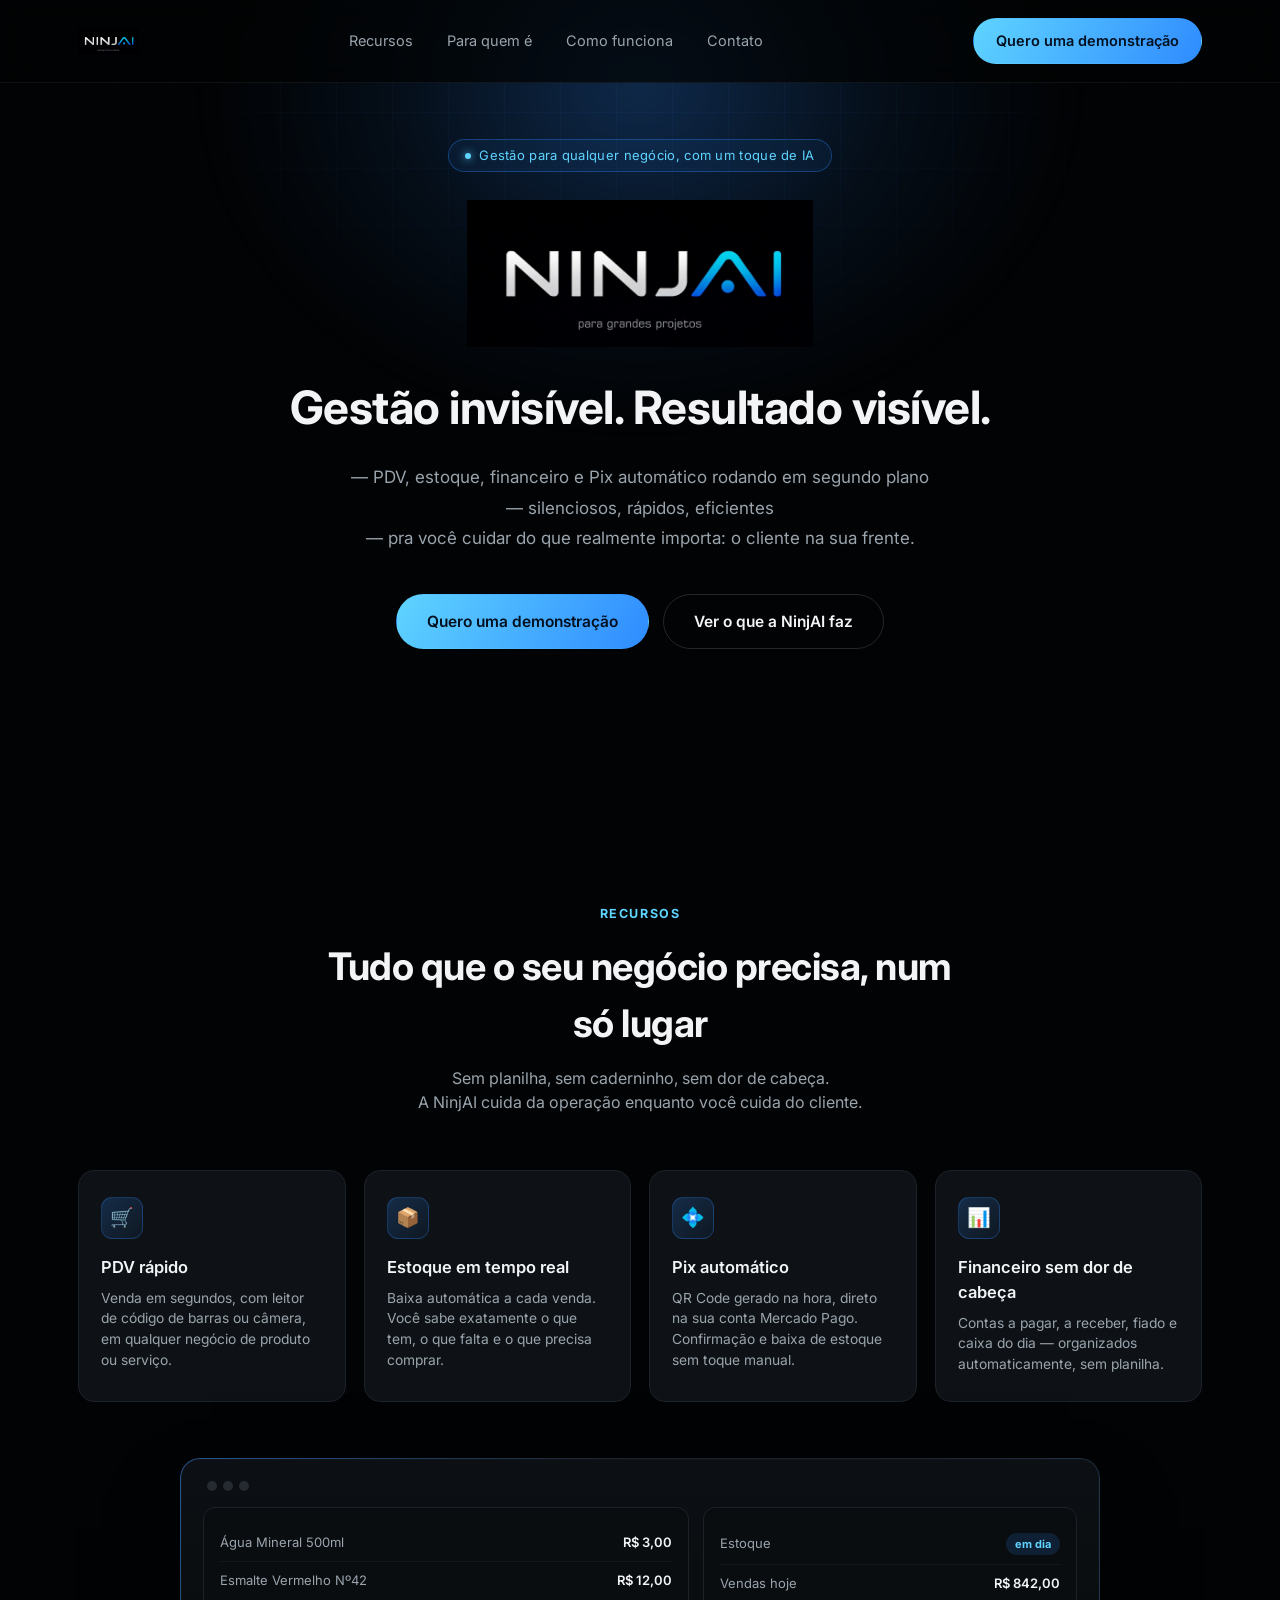
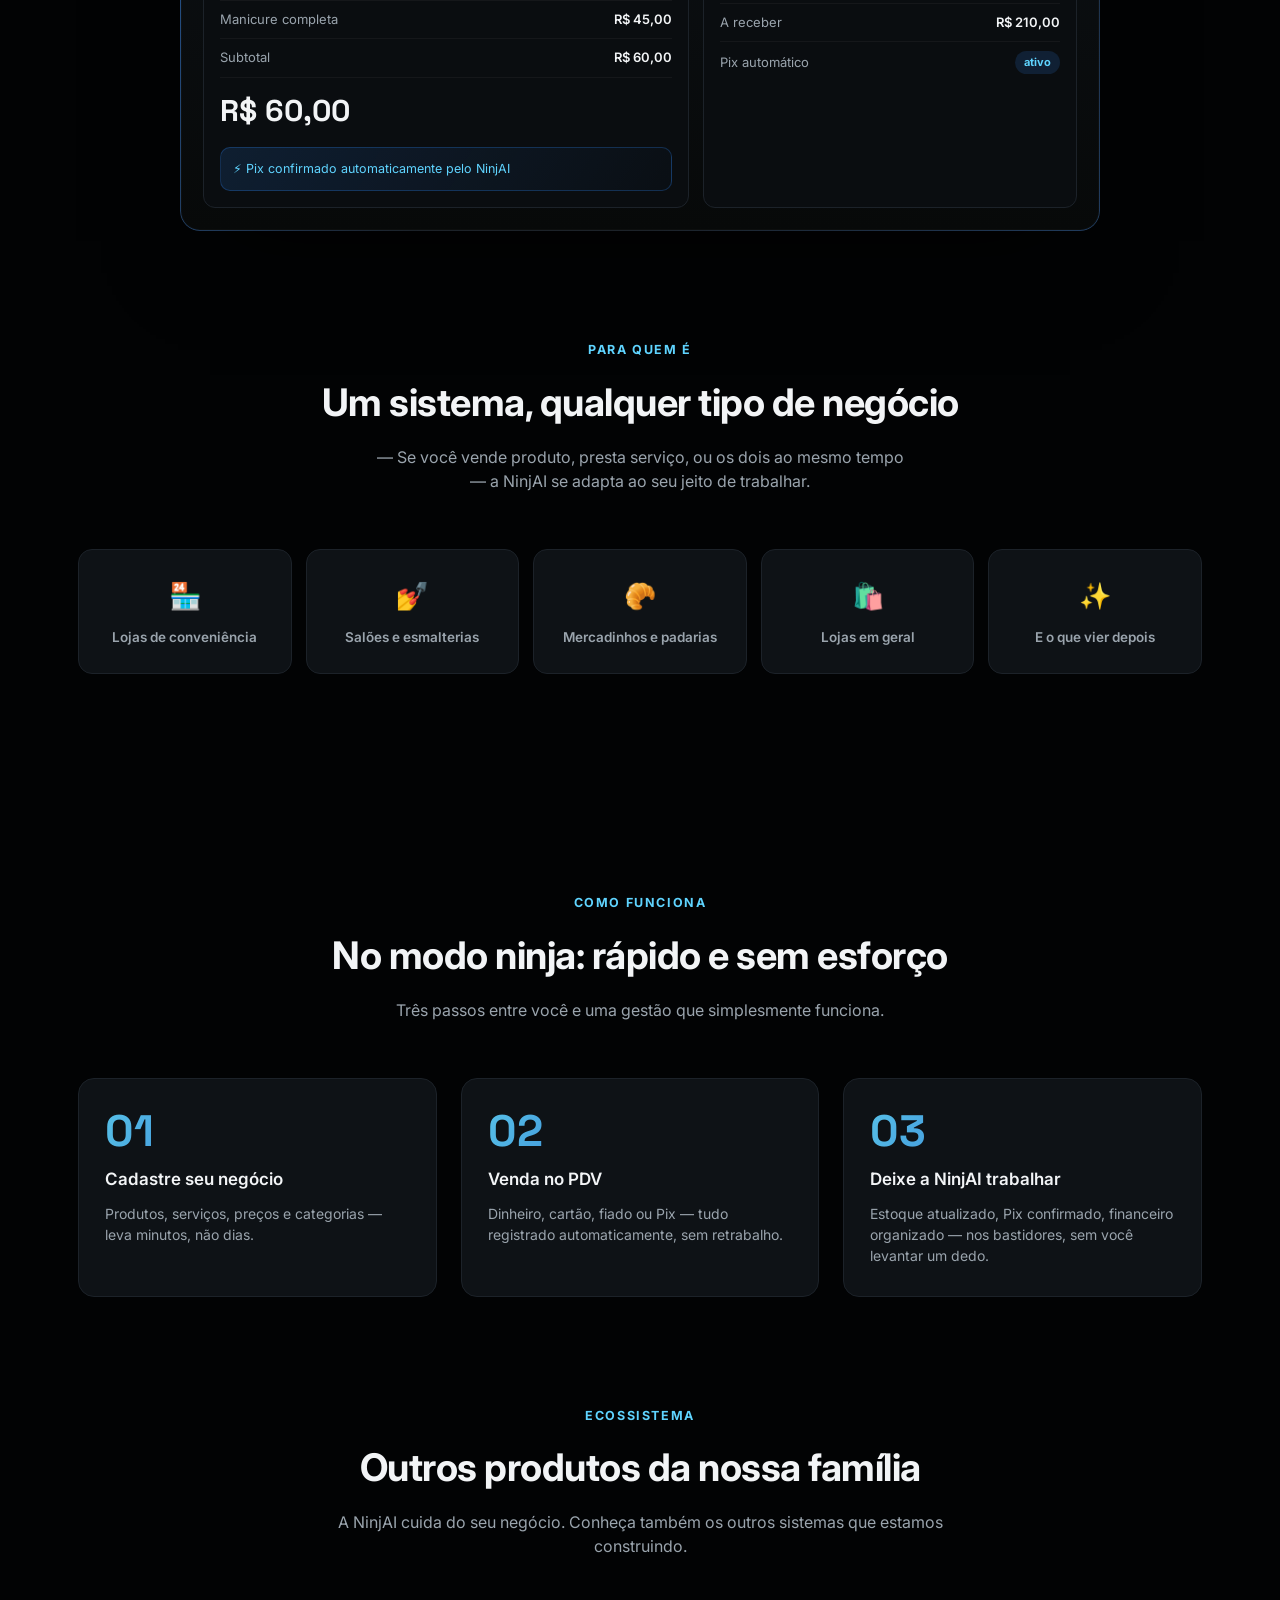
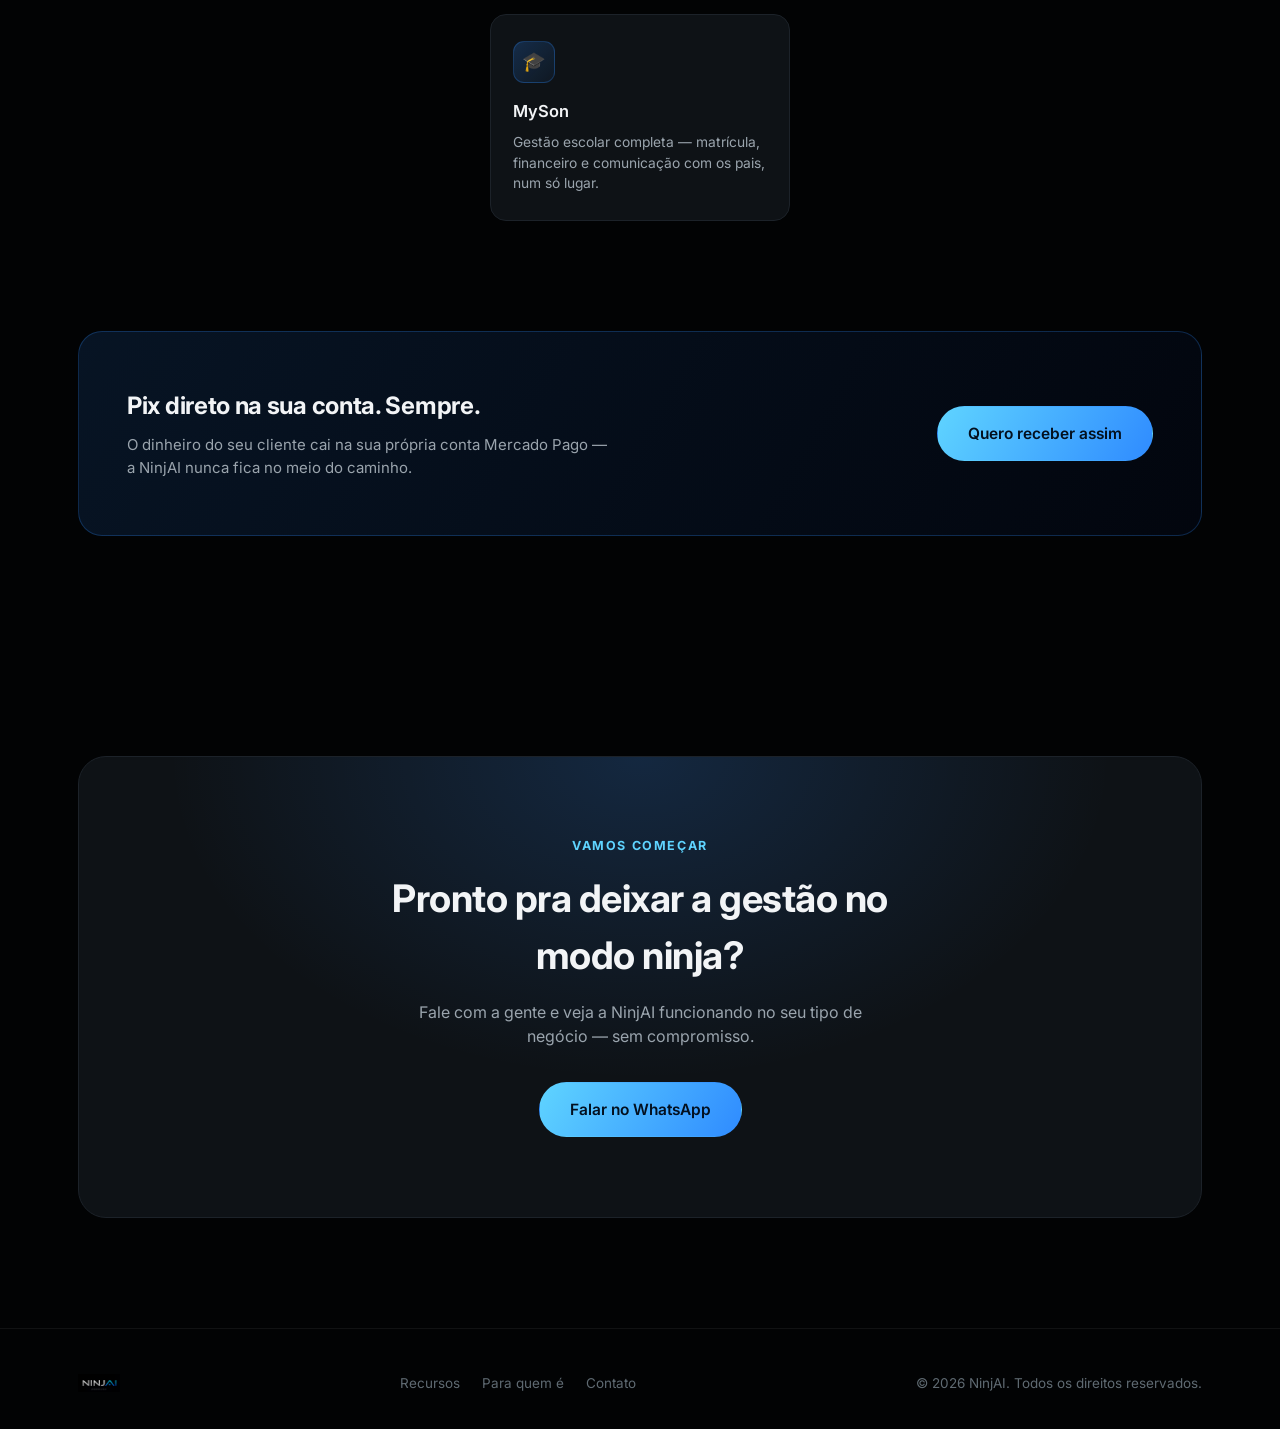
==== index.html @ af6b4749 "Add files via upload" ====
<!DOCTYPE html>
<html lang="pt-BR">
<head>
<meta charset="UTF-8">
<meta name="viewport" content="width=device-width, initial-scale=1.0">
<title>NinjAI — Gestão invisível. Resultado visível.</title>
<meta name="description" content="NinjAI é a plataforma de gestão para qualquer negócio: PDV, estoque, financeiro e Pix automático — rápida, discreta e inteligente.">
<link rel="preconnect" href="https://fonts.googleapis.com">
<link rel="preconnect" href="https://fonts.gstatic.com" crossorigin>
<link href="https://fonts.googleapis.com/css2?family=Space+Grotesk:wght@400;500;600;700&family=Inter:wght@400;500;600;700;800&display=swap" rel="stylesheet">
<style>
  :root{
    --bg:#020304;
    --bg2:#0a0d10;
    --card:#0e1216;
    --card-border:#1c2229;
    --txt:#f2f4f6;
    --txt2:#9aa4ad;
    --txt3:#5f6a72;
    --blue1:#5fd4ff;
    --blue2:#2f8bff;
    --blue3:#1748d6;
    --rad:16px;
  }
  *{box-sizing:border-box;margin:0;padding:0}
  html{scroll-behavior:smooth}
  body{
    background:var(--bg);
    color:var(--txt);
    font-family:'Inter',system-ui,-apple-system,sans-serif;
    line-height:1.5;
    overflow-x:hidden;
  }
  .wrap{max-width:1180px;margin:0 auto;padding:0 28px}
  a{color:inherit;text-decoration:none}

  /* background fx */
  .fx-grid{
    position:fixed;inset:0;z-index:0;pointer-events:none;
    background-image:
      linear-gradient(rgba(47,139,255,0.055) 1px, transparent 1px),
      linear-gradient(90deg, rgba(47,139,255,0.055) 1px, transparent 1px);
    background-size:56px 56px;
    -webkit-mask-image:radial-gradient(ellipse 70% 60% at 50% 0%, #000 20%, transparent 75%);
    mask-image:radial-gradient(ellipse 70% 60% at 50% 0%, #000 20%, transparent 75%);
  }
  .fx-glow{
    position:fixed;top:-260px;left:50%;transform:translateX(-50%);
    width:900px;height:700px;z-index:0;pointer-events:none;
    background:radial-gradient(ellipse at center, rgba(47,139,255,0.28), rgba(47,139,255,0.08) 40%, transparent 70%);
    filter:blur(10px);
  }

  /* nav */
  header{
    position:sticky;top:0;z-index:50;
    background:rgba(2,3,4,0.72);
    backdrop-filter:blur(14px);
    border-bottom:1px solid rgba(255,255,255,0.06);
  }
  nav{display:flex;align-items:center;justify-content:space-between;padding:18px 0}
  .logo{
    display:flex;align-items:center;
  }
  .logo img{
    height:26px;width:auto;display:block;
  }
  .navlinks{display:flex;gap:34px;font-size:14.5px;color:var(--txt2)}
  .navlinks a:hover{color:var(--txt)}
  .btn{
    display:inline-flex;align-items:center;justify-content:center;gap:8px;
    padding:11px 22px;border-radius:999px;font-size:14.5px;font-weight:600;
    cursor:pointer;border:1px solid transparent;transition:transform .15s ease, box-shadow .15s ease, opacity .15s ease;
    white-space:nowrap;
  }
  .btn-primary{
    background:linear-gradient(120deg, var(--blue1), var(--blue2));
    color:#03101f;
    box-shadow:0 0 0 rgba(47,139,255,0);
  }
  .btn-primary:hover{box-shadow:0 8px 30px rgba(47,139,255,0.45);transform:translateY(-1px)}
  .btn-ghost{
    border:1px solid rgba(255,255,255,0.14);
    color:var(--txt);
  }
  .btn-ghost:hover{border-color:rgba(255,255,255,0.32);background:rgba(255,255,255,0.03)}

  /* hero */
  .hero{position:relative;z-index:1;padding:56px 0 90px;text-align:center}
  .kicker{
    display:inline-flex;align-items:center;gap:8px;
    font-size:13px;color:var(--blue1);
    border:1px solid rgba(47,139,255,0.35);
    background:rgba(47,139,255,0.07);
    padding:6px 16px;border-radius:999px;margin-bottom:28px;
    letter-spacing:0.3px;
  }
  .dot{width:6px;height:6px;border-radius:50%;background:var(--blue1);box-shadow:0 0 8px var(--blue1)}
  .wordmark{
    margin-bottom:26px;
  }
  .wordmark img{
    height:clamp(64px, 12.65vw, 147px);width:auto;display:block;margin:0 auto;
  }
  h1{
    font-size:clamp(28px, 4.2vw, 46px);
    font-weight:700;
    max-width:820px;
    margin:0 auto 20px;
    letter-spacing:-0.5px;
  }
  .hero p.lead{
    max-width:620px;margin:0 auto 40px;
    color:var(--txt2);font-size:17px;
    line-height:1.8;
  }
  .hero-ctas{display:flex;gap:14px;justify-content:center;flex-wrap:wrap;margin-bottom:56px}
  .btn-lg{padding:15px 30px;font-size:15.5px}

  .hero-mock{
    max-width:920px;margin:0 auto;border-radius:20px;
    border:1px solid var(--card-border);
    background:linear-gradient(180deg, #0c1014, #070909);
    box-shadow:0 40px 90px -30px rgba(0,0,0,0.7), 0 0 0 1px rgba(255,255,255,0.02) inset;
    padding:22px;
    position:relative;
  }
  .hero-mock::before{
    content:'';position:absolute;inset:-1px;border-radius:20px;padding:1px;
    background:linear-gradient(120deg, rgba(47,139,255,0.5), transparent 40%, transparent 60%, rgba(47,139,255,0.25));
    -webkit-mask:linear-gradient(#000 0 0) content-box, linear-gradient(#000 0 0);
    -webkit-mask-composite:xor;mask-composite:exclude;
    pointer-events:none;
  }
  .mock-bar{display:flex;gap:6px;margin-bottom:16px;padding-left:4px}
  .mock-dot{width:10px;height:10px;border-radius:50%;background:#242a30}
  .mock-grid{display:grid;grid-template-columns:1.3fr 1fr;gap:14px}
  .mock-card{
    background:#0a0d10;border:1px solid var(--card-border);border-radius:12px;padding:16px;
  }
  .mock-row{display:flex;justify-content:space-between;align-items:center;padding:9px 0;border-bottom:1px solid rgba(255,255,255,0.045);font-size:13px;color:var(--txt2)}
  .mock-row:last-child{border-bottom:none}
  .mock-row b{color:var(--txt);font-weight:600}
  .mock-badge{
    font-size:11px;font-weight:700;padding:3px 9px;border-radius:999px;
    background:rgba(47,139,255,0.15);color:var(--blue1);
  }
  .mock-total{font-family:'Space Grotesk',sans-serif;font-size:30px;font-weight:700;margin:10px 0 4px}
  .mock-pix{
    margin-top:14px;border-radius:10px;padding:12px;
    background:linear-gradient(120deg, rgba(47,139,255,0.14), rgba(47,139,255,0.02));
    border:1px solid rgba(47,139,255,0.25);
    font-size:12.5px;color:var(--blue1);display:flex;align-items:center;gap:8px;
  }

  section{position:relative;z-index:1}
  .eyebrow{
    text-transform:uppercase;font-size:12.5px;letter-spacing:1.6px;color:var(--blue1);font-weight:700;margin-bottom:14px;
  }
  h2{font-size:clamp(26px, 3.4vw, 38px);font-weight:700;letter-spacing:-0.5px;margin-bottom:14px}
  .section-head{max-width:640px;margin:0 auto 56px;text-align:center}
  .section-head p{color:var(--txt2);font-size:16px}
  .pad{padding:110px 0}

  /* features */
  .grid4{display:grid;grid-template-columns:repeat(4,1fr);gap:18px}
  .fcard{
    background:var(--card);border:1px solid var(--card-border);border-radius:var(--rad);
    padding:26px 22px;transition:border-color .2s ease, transform .2s ease;
  }
  .fcard:hover{border-color:rgba(47,139,255,0.4);transform:translateY(-3px)}
  .ficon{
    width:42px;height:42px;border-radius:11px;display:flex;align-items:center;justify-content:center;
    background:linear-gradient(135deg, rgba(47,139,255,0.22), rgba(47,139,255,0.05));
    border:1px solid rgba(47,139,255,0.25);
    margin-bottom:16px;font-size:19px;
  }
  .fcard h3{font-size:16.5px;margin-bottom:8px;font-weight:600}
  .fcard p{font-size:13.8px;color:var(--txt2)}

  /* verticals */
  .vgrid{display:grid;grid-template-columns:repeat(5,1fr);gap:14px}
  .vcard{
    text-align:center;background:var(--card);border:1px solid var(--card-border);
    border-radius:14px;padding:26px 12px;font-size:13.5px;color:var(--txt2);font-weight:600;
    transition:border-color .2s ease, color .2s ease;
  }
  .vcard:hover{border-color:rgba(47,139,255,0.4);color:var(--txt)}
  .vcard .vic{font-size:26px;margin-bottom:12px;display:block}

  /* how it works */
  .steps{display:grid;grid-template-columns:repeat(3,1fr);gap:24px;counter-reset:step}
  .step{
    background:var(--card);border:1px solid var(--card-border);border-radius:var(--rad);padding:30px 26px;position:relative;
  }
  .stepnum{
    font-family:'Space Grotesk',sans-serif;font-weight:700;font-size:44px;
    background:linear-gradient(120deg, var(--blue1), var(--blue3));
    -webkit-background-clip:text;background-clip:text;color:transparent;
    margin-bottom:14px;line-height:1;opacity:.9;
  }
  .step h3{font-size:17px;margin-bottom:10px;font-weight:600}
  .step p{color:var(--txt2);font-size:14px}

  /* pix highlight strip */
  .strip{
    border-radius:24px;padding:56px 48px;
    background:linear-gradient(120deg, rgba(47,139,255,0.13), rgba(23,72,214,0.05));
    border:1px solid rgba(47,139,255,0.25);
    display:flex;align-items:center;justify-content:space-between;gap:40px;flex-wrap:wrap;
  }
  .strip h3{font-size:24px;font-weight:700;margin-bottom:10px;letter-spacing:-0.3px}
  .strip p{color:var(--txt2);font-size:15px;max-width:480px}

  /* cta */
  .cta-box{
    text-align:center;border-radius:28px;padding:80px 40px;
    background:
      radial-gradient(ellipse 60% 100% at 50% 0%, rgba(47,139,255,0.18), transparent 70%),
      var(--card);
    border:1px solid var(--card-border);
  }
  .cta-box h2{max-width:560px;margin:0 auto 16px}
  .cta-box p{color:var(--txt2);max-width:480px;margin:0 auto 34px;font-size:16px}

  footer{border-top:1px solid rgba(255,255,255,0.06);padding:44px 0 36px;color:var(--txt3);font-size:13.5px}
  .foot-row{display:flex;justify-content:space-between;align-items:center;flex-wrap:wrap;gap:16px}
  .foot-logo{display:flex;align-items:center}
  .foot-logo img{height:18px;width:auto;display:block;opacity:.85}
  .foot-links{display:flex;gap:22px}
  .foot-links a:hover{color:var(--txt2)}

  @media (max-width: 900px){
    .navlinks{display:none}
    .grid4{grid-template-columns:repeat(2,1fr)}
    .vgrid{grid-template-columns:repeat(2,1fr)}
    .steps{grid-template-columns:1fr}
    .mock-grid{grid-template-columns:1fr}
    .strip{padding:36px 26px}
    .cta-box{padding:56px 22px}
  }
</style>
</head>
<body>

<div class="fx-grid"></div>
<div class="fx-glow"></div>

<header>
  <div class="wrap">
    <nav>
      <div class="logo"><img src="ninjai-logo.png" alt="NinjAI"></div>
      <div class="navlinks">
        <a href="#recursos">Recursos</a>
        <a href="#para-quem">Para quem é</a>
        <a href="#como-funciona">Como funciona</a>
        <a href="#contato">Contato</a>
      </div>
      <a href="#contato" class="btn btn-primary">Quero uma demonstração</a>
    </nav>
  </div>
</header>

<main>
  <section class="hero">
    <div class="wrap">
      <span class="kicker"><span class="dot"></span> Gestão para qualquer negócio, com um toque de IA</span>
      <div class="wordmark"><img src="ninjai-logo.png" alt="NinjAI"></div>
      <h1>Gestão invisível. Resultado visível.</h1>
      <p class="lead">— PDV, estoque, financeiro e Pix automático rodando em segundo plano<br>— silenciosos, rápidos, eficientes<br>— pra você cuidar do que realmente importa: o cliente na sua frente.</p>
      <div class="hero-ctas">
        <a href="#contato" class="btn btn-primary btn-lg">Quero uma demonstração</a>
        <a href="#recursos" class="btn btn-ghost btn-lg">Ver o que a NinjAI faz</a>
      </div>
    </div>
  </section>

  <section class="pad" id="recursos">
    <div class="wrap">
      <div class="section-head">
        <div class="eyebrow">Recursos</div>
        <h2>Tudo que o seu negócio precisa, num só lugar</h2>
        <p>Sem planilha, sem caderninho, sem dor de cabeça.<br>A NinjAI cuida da operação enquanto você cuida do cliente.</p>
      </div>
      <div class="grid4">
        <div class="fcard">
          <div class="ficon">🛒</div>
          <h3>PDV rápido</h3>
          <p>Venda em segundos, com leitor de código de barras ou câmera, em qualquer negócio de produto ou serviço.</p>
        </div>
        <div class="fcard">
          <div class="ficon">📦</div>
          <h3>Estoque em tempo real</h3>
          <p>Baixa automática a cada venda. Você sabe exatamente o que tem, o que falta e o que precisa comprar.</p>
        </div>
        <div class="fcard">
          <div class="ficon">💠</div>
          <h3>Pix automático</h3>
          <p>QR Code gerado na hora, direto na sua conta Mercado Pago. Confirmação e baixa de estoque sem toque manual.</p>
        </div>
        <div class="fcard">
          <div class="ficon">📊</div>
          <h3>Financeiro sem dor de cabeça</h3>
          <p>Contas a pagar, a receber, fiado e caixa do dia — organizados automaticamente, sem planilha.</p>
        </div>
      </div>

      <div class="hero-mock" style="margin-top:56px">
        <div class="mock-bar"><span class="mock-dot"></span><span class="mock-dot"></span><span class="mock-dot"></span></div>
        <div class="mock-grid">
          <div class="mock-card">
            <div class="mock-row"><span>Água Mineral 500ml</span><b>R$ 3,00</b></div>
            <div class="mock-row"><span>Esmalte Vermelho Nº42</span><b>R$ 12,00</b></div>
            <div class="mock-row"><span>Manicure completa</span><b>R$ 45,00</b></div>
            <div class="mock-row"><span>Subtotal</span><b>R$ 60,00</b></div>
            <div class="mock-total">R$ 60,00</div>
            <div class="mock-pix">⚡ Pix confirmado automaticamente pelo NinjAI</div>
          </div>
          <div class="mock-card">
            <div class="mock-row"><span>Estoque</span><span class="mock-badge">em dia</span></div>
            <div class="mock-row"><span>Vendas hoje</span><b>R$ 842,00</b></div>
            <div class="mock-row"><span>A receber</span><b>R$ 210,00</b></div>
            <div class="mock-row"><span>Pix automático</span><span class="mock-badge">ativo</span></div>
          </div>
        </div>
      </div>
    </div>
  </section>

  <section class="pad" id="para-quem" style="padding-top:0">
    <div class="wrap">
      <div class="section-head">
        <div class="eyebrow">Para quem é</div>
        <h2>Um sistema, qualquer tipo de negócio</h2>
        <p>— Se você vende produto, presta serviço, ou os dois ao mesmo tempo<br>— a NinjAI se adapta ao seu jeito de trabalhar.</p>
      </div>
      <div class="vgrid">
        <div class="vcard"><span class="vic">🏪</span>Lojas de conveniência</div>
        <div class="vcard"><span class="vic">💅</span>Salões e esmalterias</div>
        <div class="vcard"><span class="vic">🥐</span>Mercadinhos e padarias</div>
        <div class="vcard"><span class="vic">🛍️</span>Lojas em geral</div>
        <div class="vcard"><span class="vic">✨</span>E o que vier depois</div>
      </div>
    </div>
  </section>

  <section class="pad" id="como-funciona">
    <div class="wrap">
      <div class="section-head">
        <div class="eyebrow">Como funciona</div>
        <h2>No modo ninja: rápido e sem esforço</h2>
        <p>Três passos entre você e uma gestão que simplesmente funciona.</p>
      </div>
      <div class="steps">
        <div class="step">
          <div class="stepnum">01</div>
          <h3>Cadastre seu negócio</h3>
          <p>Produtos, serviços, preços e categorias — leva minutos, não dias.</p>
        </div>
        <div class="step">
          <div class="stepnum">02</div>
          <h3>Venda no PDV</h3>
          <p>Dinheiro, cartão, fiado ou Pix — tudo registrado automaticamente, sem retrabalho.</p>
        </div>
        <div class="step">
          <div class="stepnum">03</div>
          <h3>Deixe a NinjAI trabalhar</h3>
          <p>Estoque atualizado, Pix confirmado, financeiro organizado — nos bastidores, sem você levantar um dedo.</p>
        </div>
      </div>
    </div>
  </section>

  <section class="pad" id="ecossistema" style="padding-top:0">
    <div class="wrap">
      <div class="section-head">
        <div class="eyebrow">Ecossistema</div>
        <h2>Outros produtos da nossa família</h2>
        <p>A NinjAI cuida do seu negócio. Conheça também os outros sistemas que estamos construindo.</p>
      </div>
      <div style="display:flex;justify-content:center">
        <a href="https://www.myson.com.br" target="_blank" rel="noopener" class="fcard" style="max-width:300px;text-decoration:none;display:block">
          <div class="ficon">🎓</div>
          <h3>MySon</h3>
          <p>Gestão escolar completa — matrícula, financeiro e comunicação com os pais, num só lugar.</p>
        </a>
      </div>
    </div>
  </section>

  <section class="pad" style="padding-top:0">
    <div class="wrap">
      <div class="strip">
        <div>
          <h3>Pix direto na sua conta. Sempre.</h3>
          <p>O dinheiro do seu cliente cai na sua própria conta Mercado Pago — a NinjAI nunca fica no meio do caminho.</p>
        </div>
        <a href="#contato" class="btn btn-primary btn-lg">Quero receber assim</a>
      </div>
    </div>
  </section>

  <section class="pad" id="contato">
    <div class="wrap">
      <div class="cta-box">
        <div class="eyebrow" style="justify-content:center;display:flex">Vamos começar</div>
        <h2>Pronto pra deixar a gestão no modo ninja?</h2>
        <p>Fale com a gente e veja a NinjAI funcionando no seu tipo de negócio — sem compromisso.</p>
        <a href="https://wa.me/5567999743344" class="btn btn-primary btn-lg">Falar no WhatsApp</a>
      </div>
    </div>
  </section>
</main>

<footer>
  <div class="wrap foot-row">
    <div class="foot-logo"><img src="ninjai-logo.png" alt="NinjAI"></div>
    <div class="foot-links">
      <a href="#recursos">Recursos</a>
      <a href="#para-quem">Para quem é</a>
      <a href="#contato">Contato</a>
    </div>
    <div>© 2026 NinjAI. Todos os direitos reservados.</div>
  </div>
</footer>

</body>
</html>
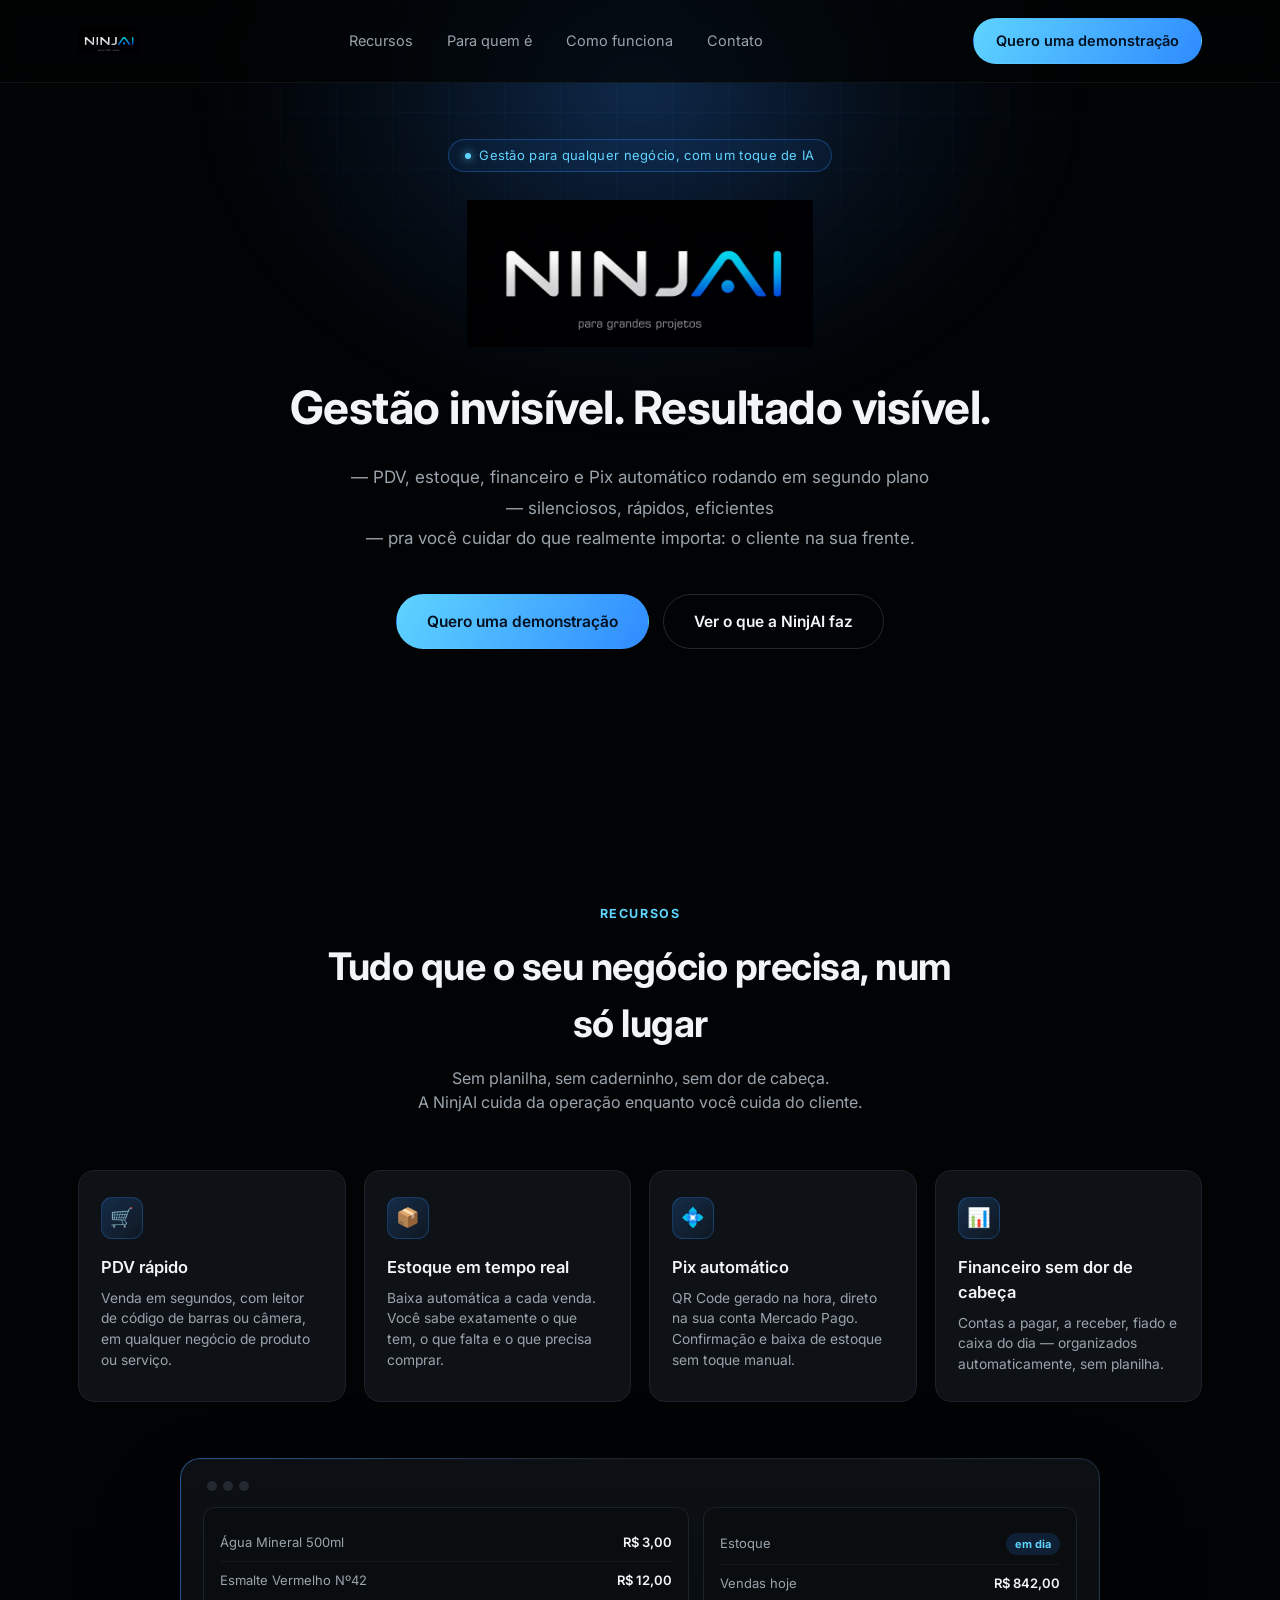
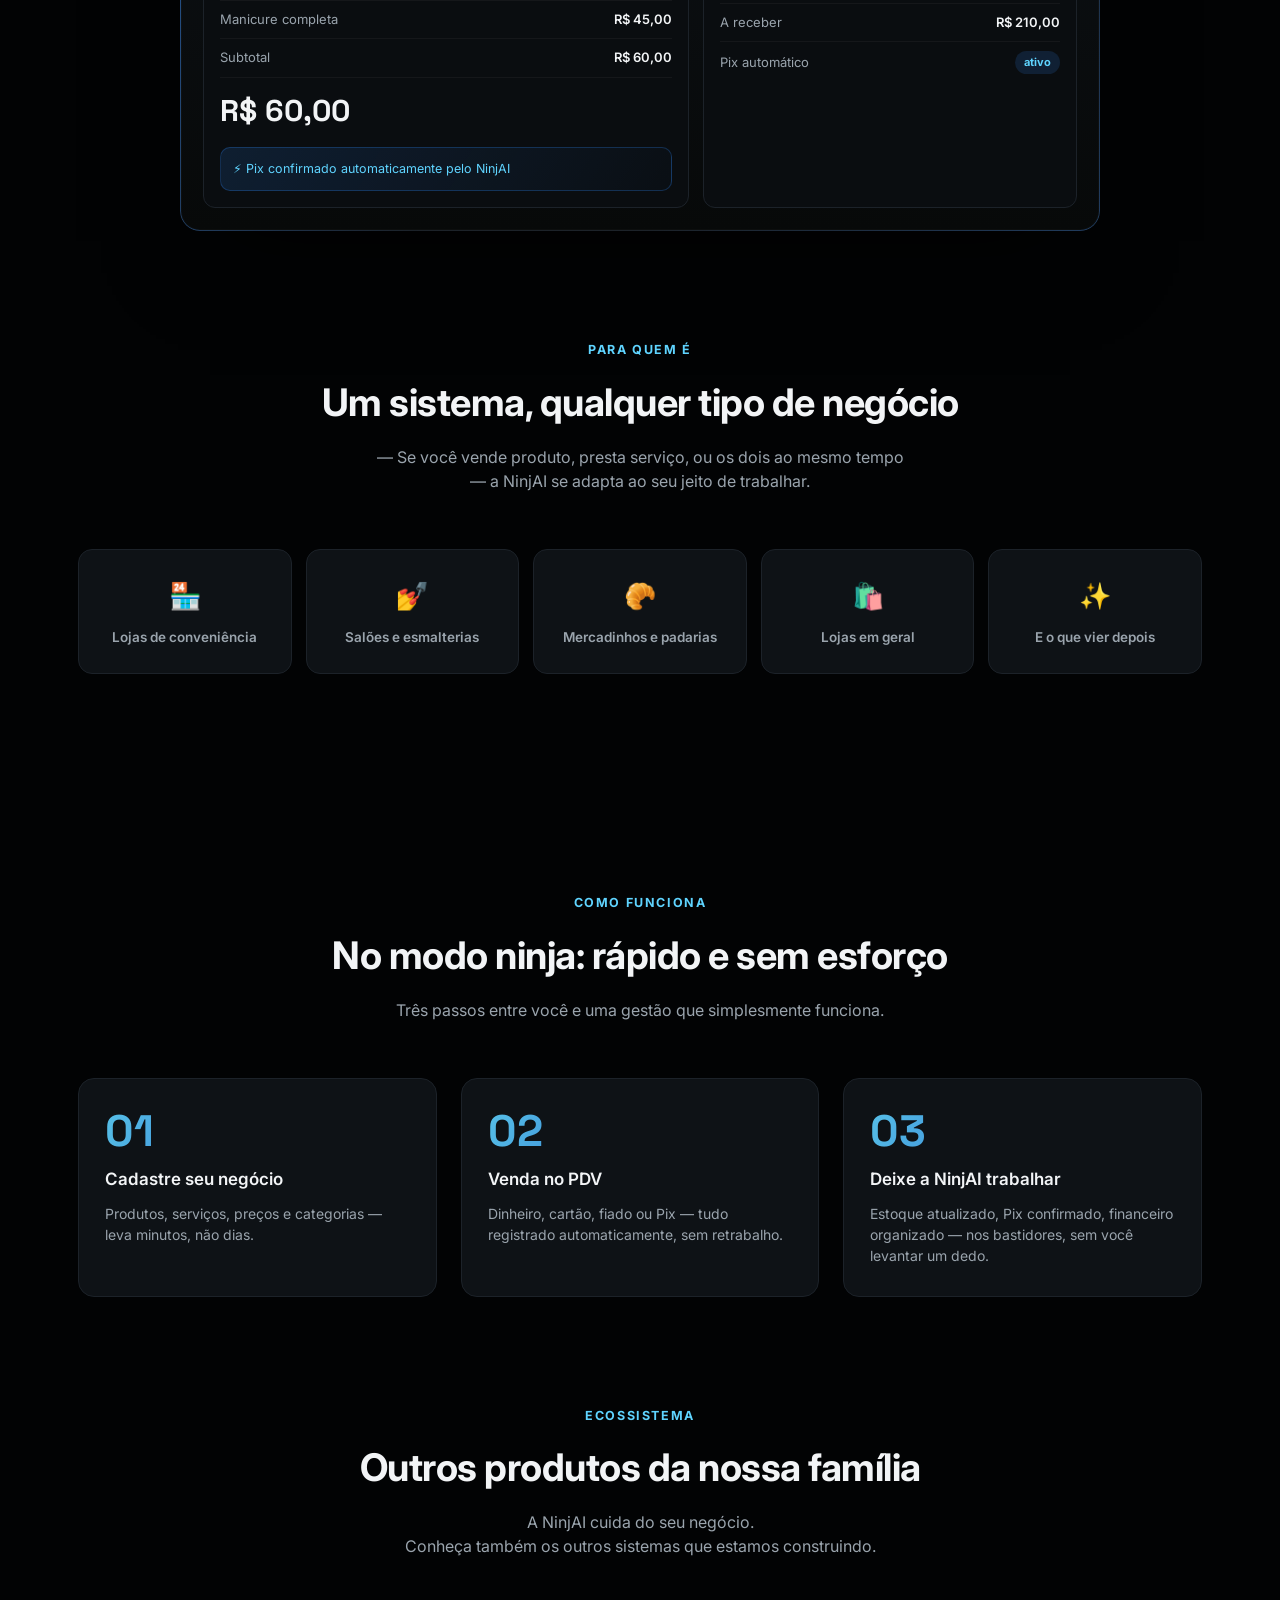
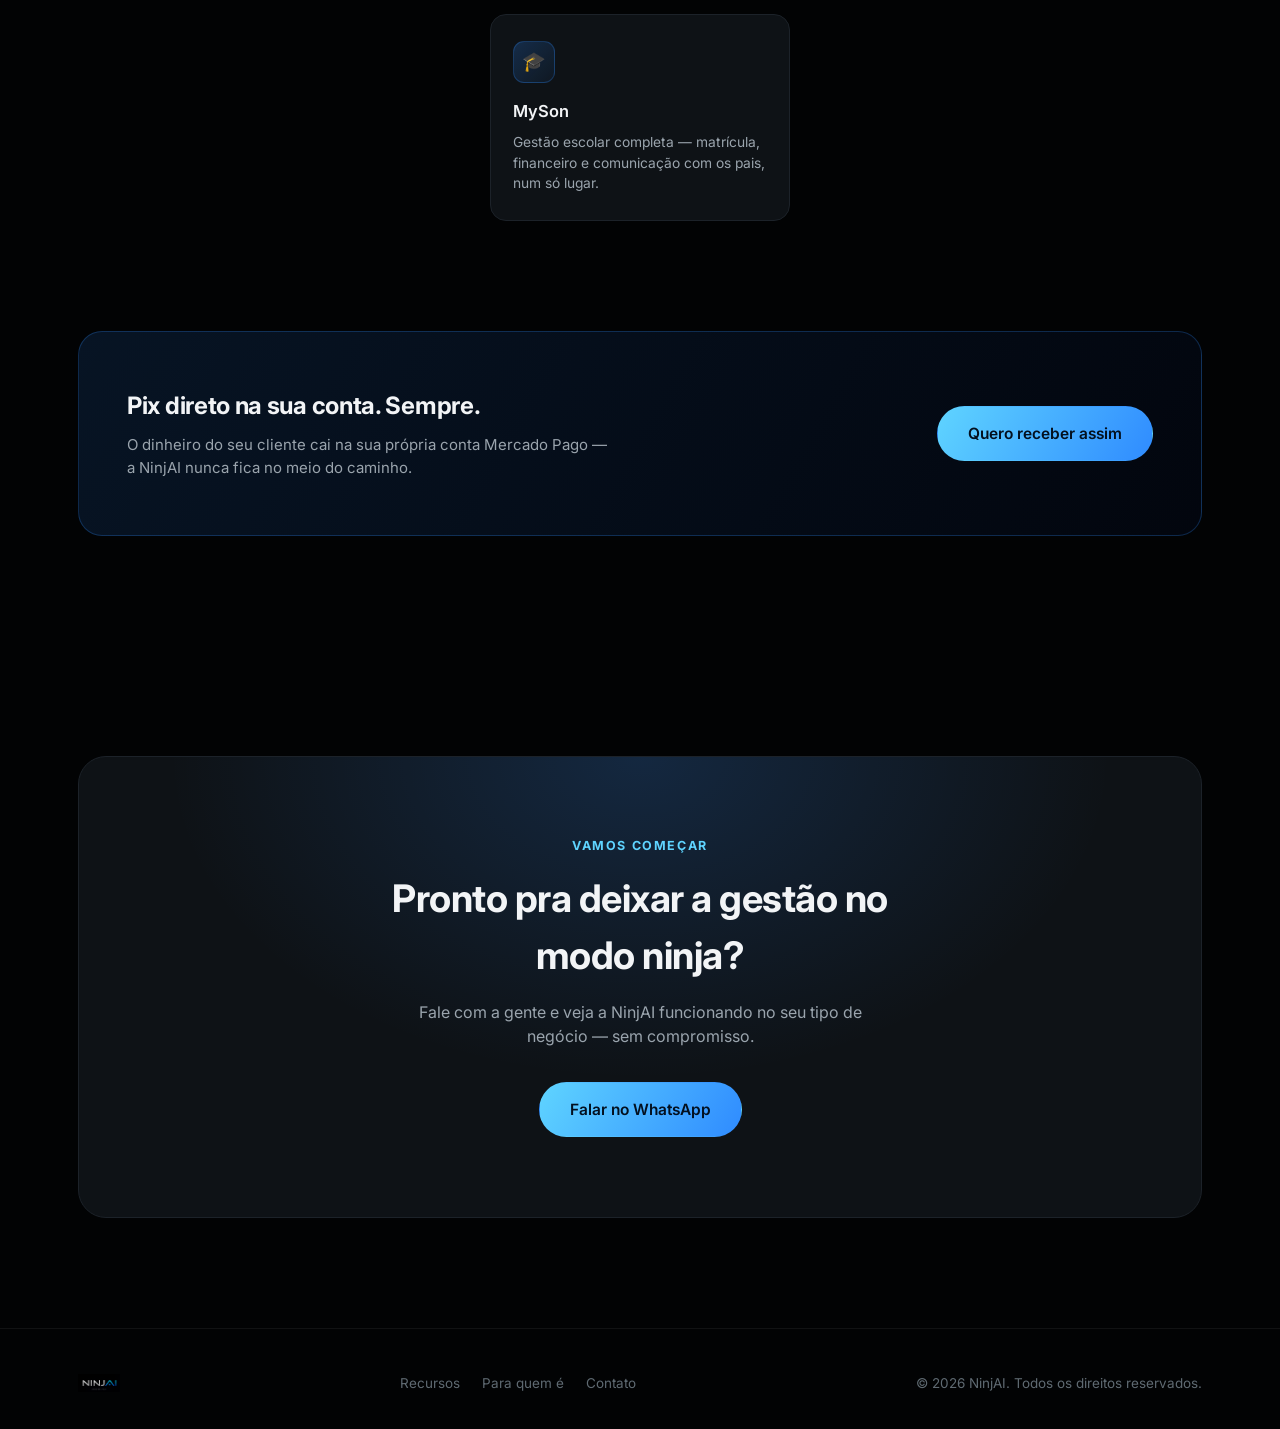
==== commit 80f5a611: "Add files via upload" ====
--- a/index.html
+++ b/index.html
@@ -329,9 +329,9 @@
 
   <section class="pad" id="para-quem" style="padding-top:0">
     <div class="wrap">
-      <div class="section-head">
+      <div class="section-head" style="max-width:760px">
         <div class="eyebrow">Para quem é</div>
-        <h2>Um sistema, qualquer tipo de negócio</h2>
+        <h2 style="white-space:nowrap">Um sistema, qualquer tipo de negócio</h2>
         <p>— Se você vende produto, presta serviço, ou os dois ao mesmo tempo<br>— a NinjAI se adapta ao seu jeito de trabalhar.</p>
       </div>
       <div class="vgrid">
@@ -346,9 +346,9 @@
 
   <section class="pad" id="como-funciona">
     <div class="wrap">
-      <div class="section-head">
+      <div class="section-head" style="max-width:760px">
         <div class="eyebrow">Como funciona</div>
-        <h2>No modo ninja: rápido e sem esforço</h2>
+        <h2 style="white-space:nowrap">No modo ninja: rápido e sem esforço</h2>
         <p>Três passos entre você e uma gestão que simplesmente funciona.</p>
       </div>
       <div class="steps">
@@ -376,7 +376,7 @@
       <div class="section-head">
         <div class="eyebrow">Ecossistema</div>
         <h2>Outros produtos da nossa família</h2>
-        <p>A NinjAI cuida do seu negócio. Conheça também os outros sistemas que estamos construindo.</p>
+        <p>A NinjAI cuida do seu negócio.<br>Conheça também os outros sistemas que estamos construindo.</p>
       </div>
       <div style="display:flex;justify-content:center">
         <a href="https://www.myson.com.br" target="_blank" rel="noopener" class="fcard" style="max-width:300px;text-decoration:none;display:block">
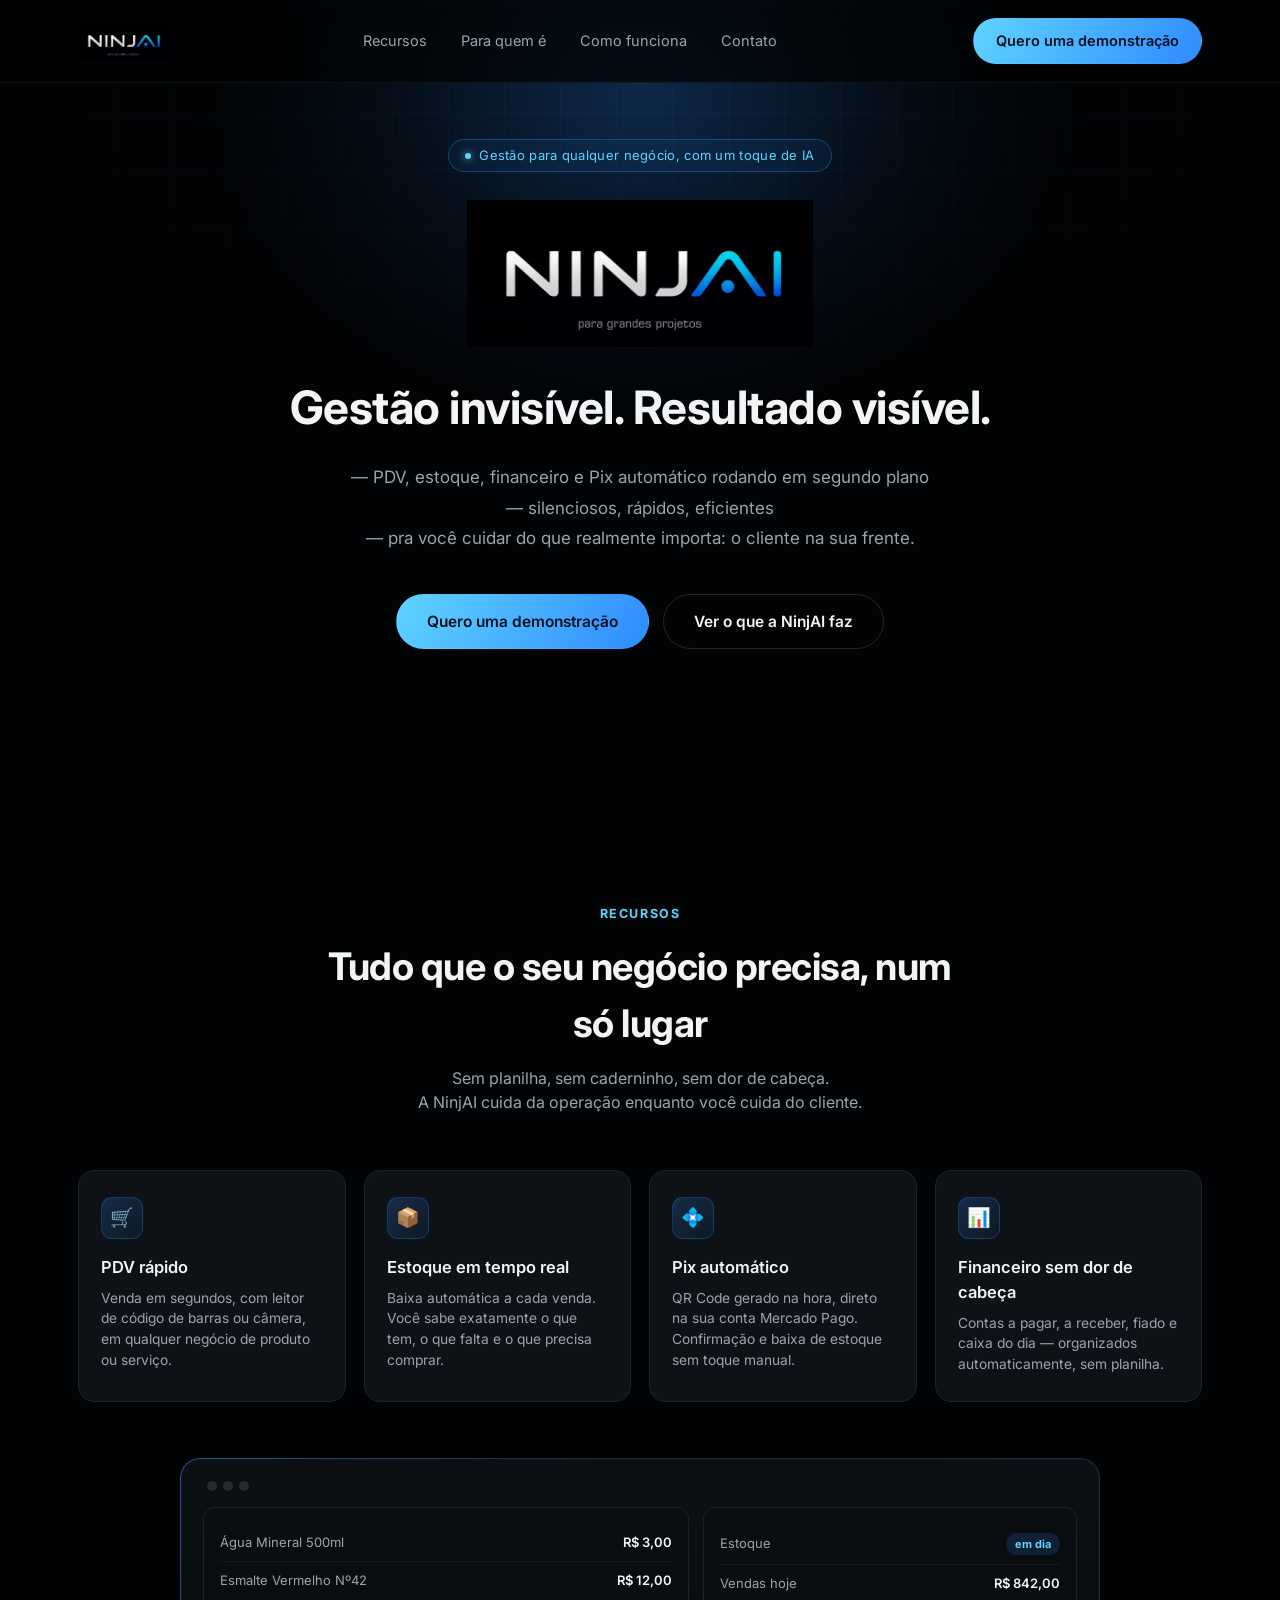
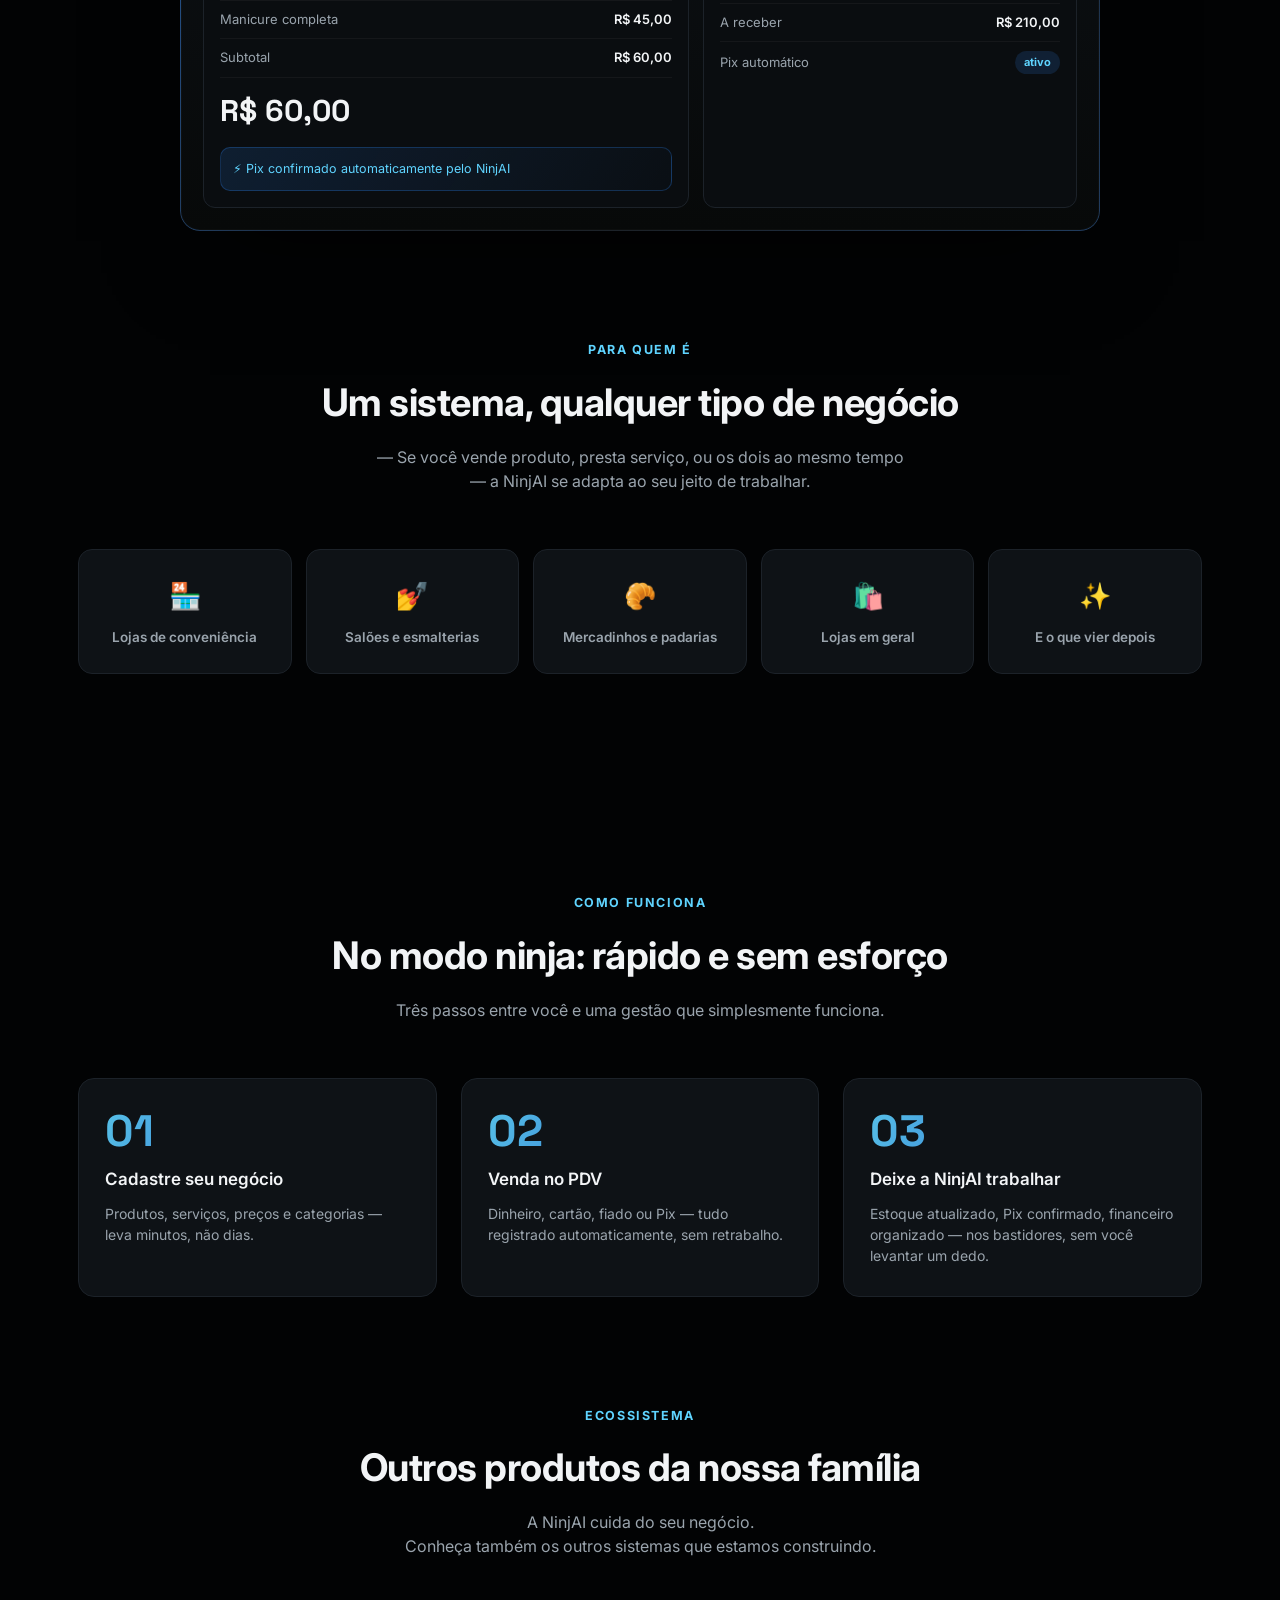
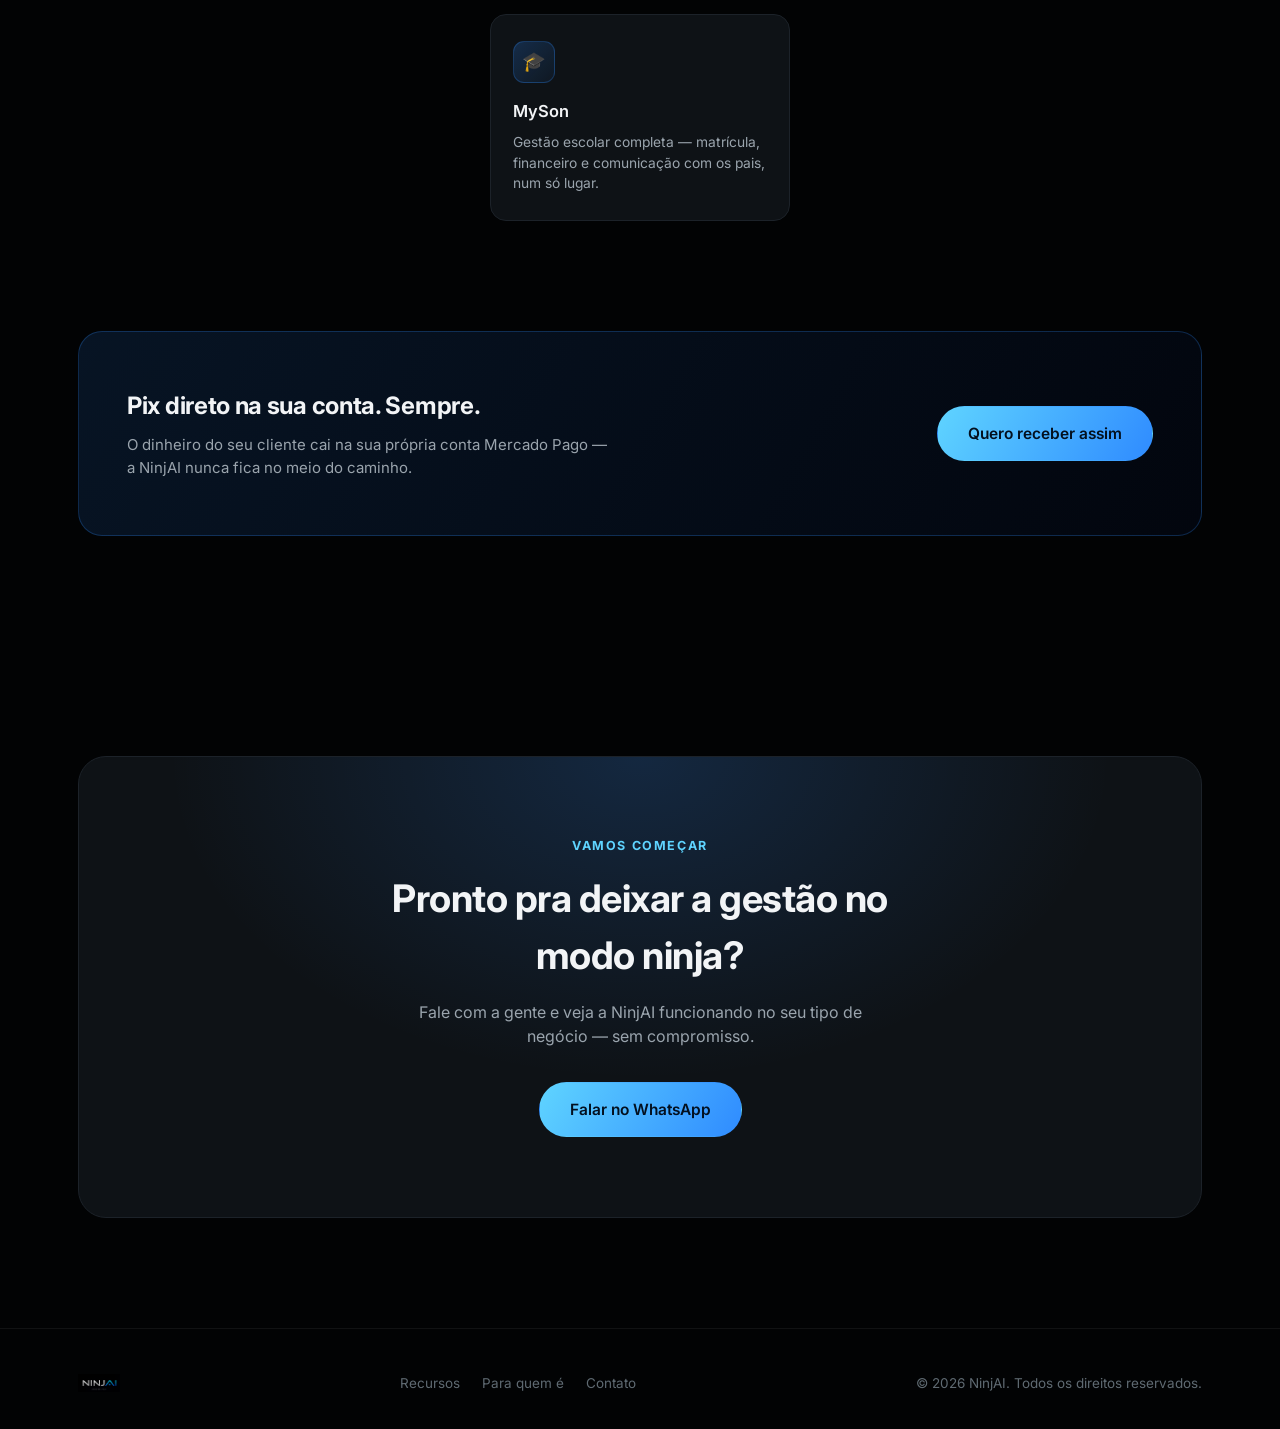
==== commit dc22a8d5: "Aumentar logo do header e torna-lo clicavel (voltar ao topo) Increased logo height and added smooth " ====
--- a/index.html
+++ b/index.html
@@ -63,7 +63,7 @@
     display:flex;align-items:center;
   }
   .logo img{
-    height:26px;width:auto;display:block;
+    height:38px;width:auto;display:block;
   }
   .navlinks{display:flex;gap:34px;font-size:14.5px;color:var(--txt2)}
   .navlinks a:hover{color:var(--txt)}
@@ -249,7 +249,7 @@
 <header>
   <div class="wrap">
     <nav>
-      <div class="logo"><img src="ninjai-logo.png" alt="NinjAI"></div>
+      <div class="logo" onclick="window.scrollTo({top:0,behavior:'smooth'})" style="cursor:pointer;"><img src="ninjai-logo.png" alt="NinjAI"></div>
       <div class="navlinks">
         <a href="#recursos">Recursos</a>
         <a href="#para-quem">Para quem é</a>
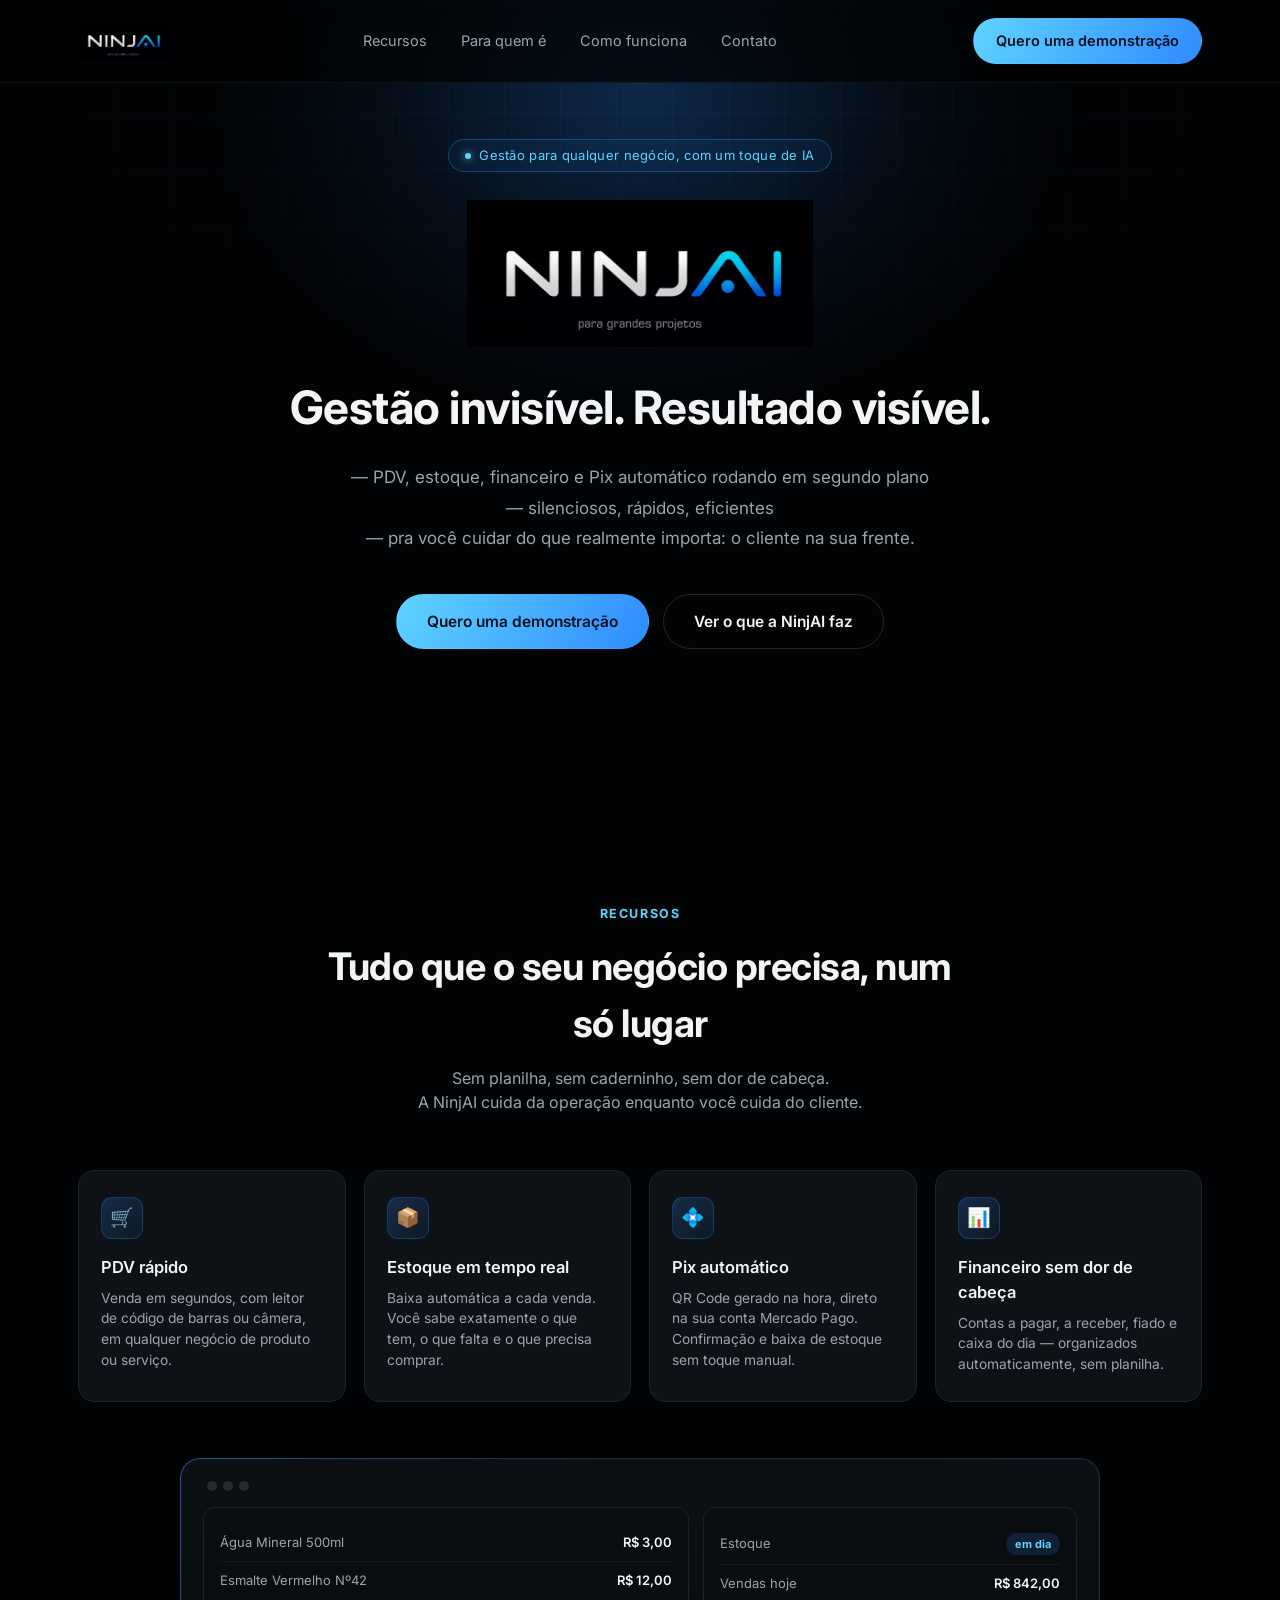
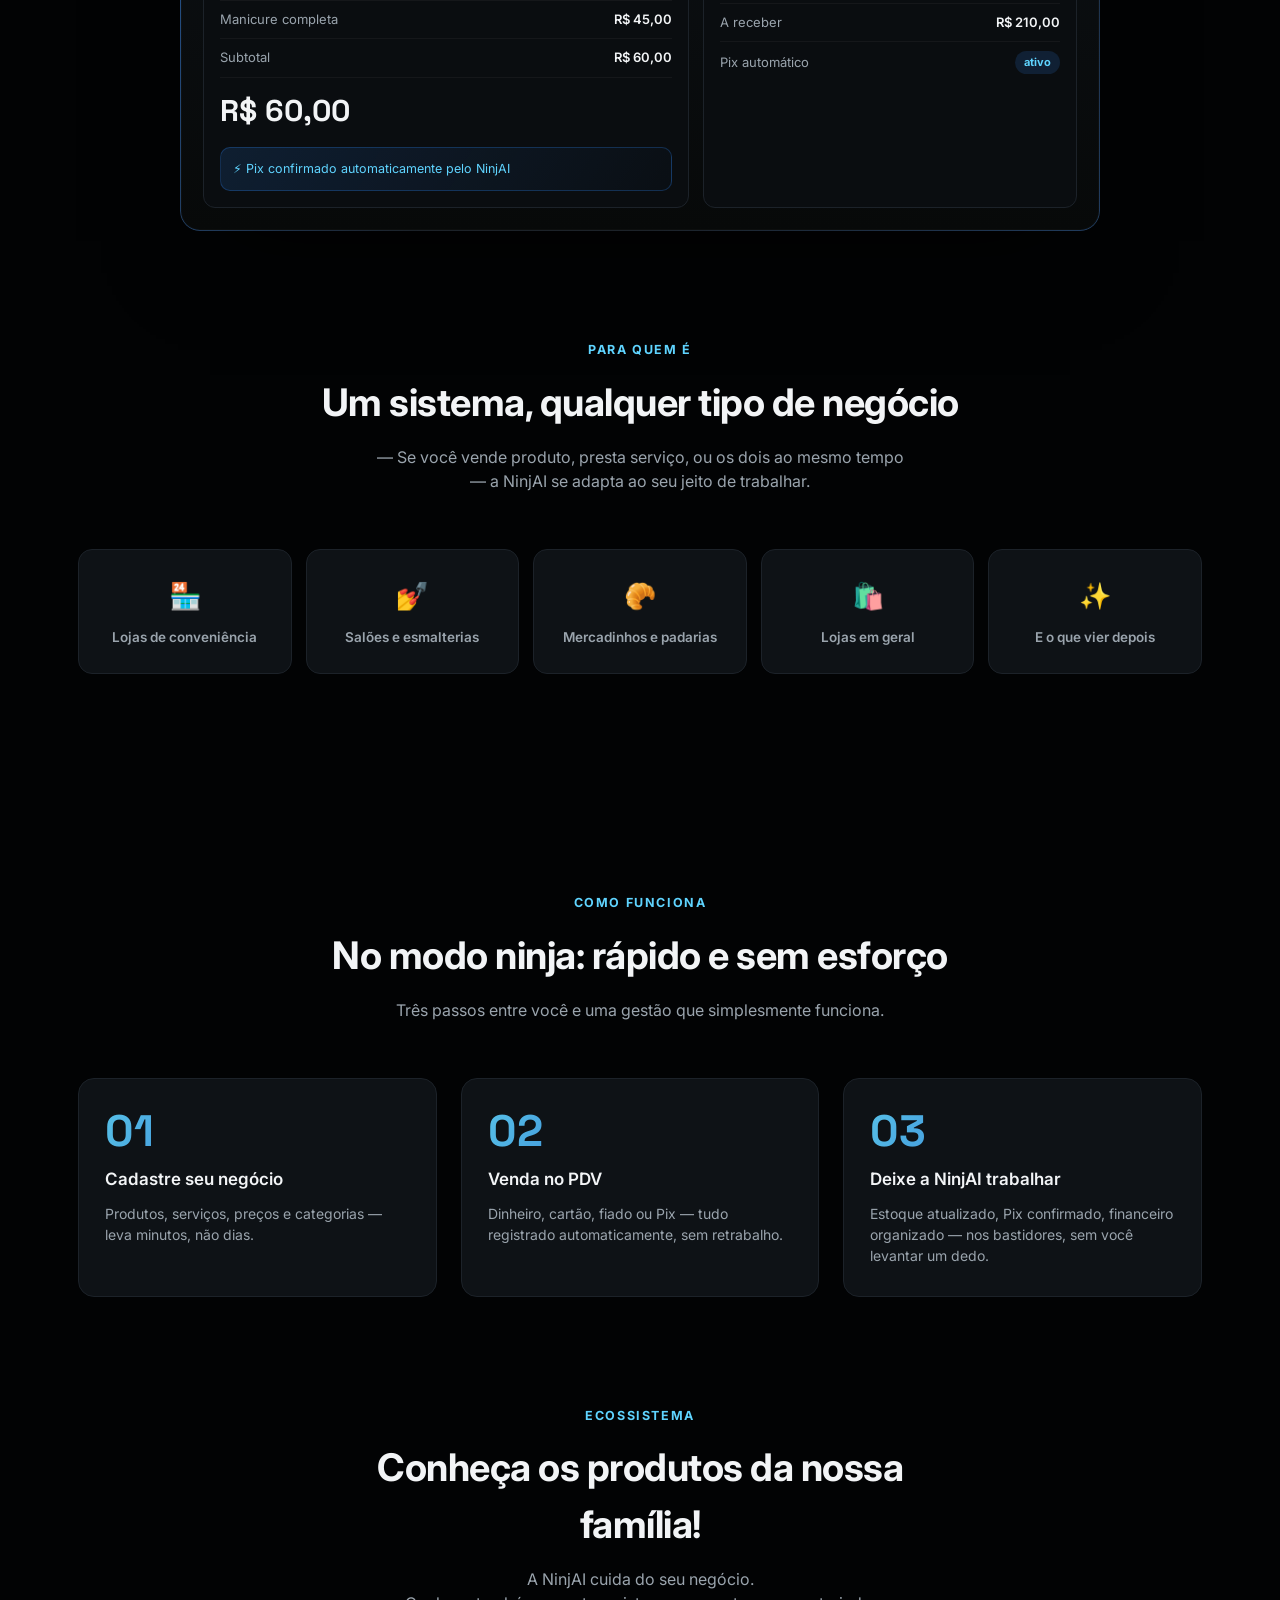
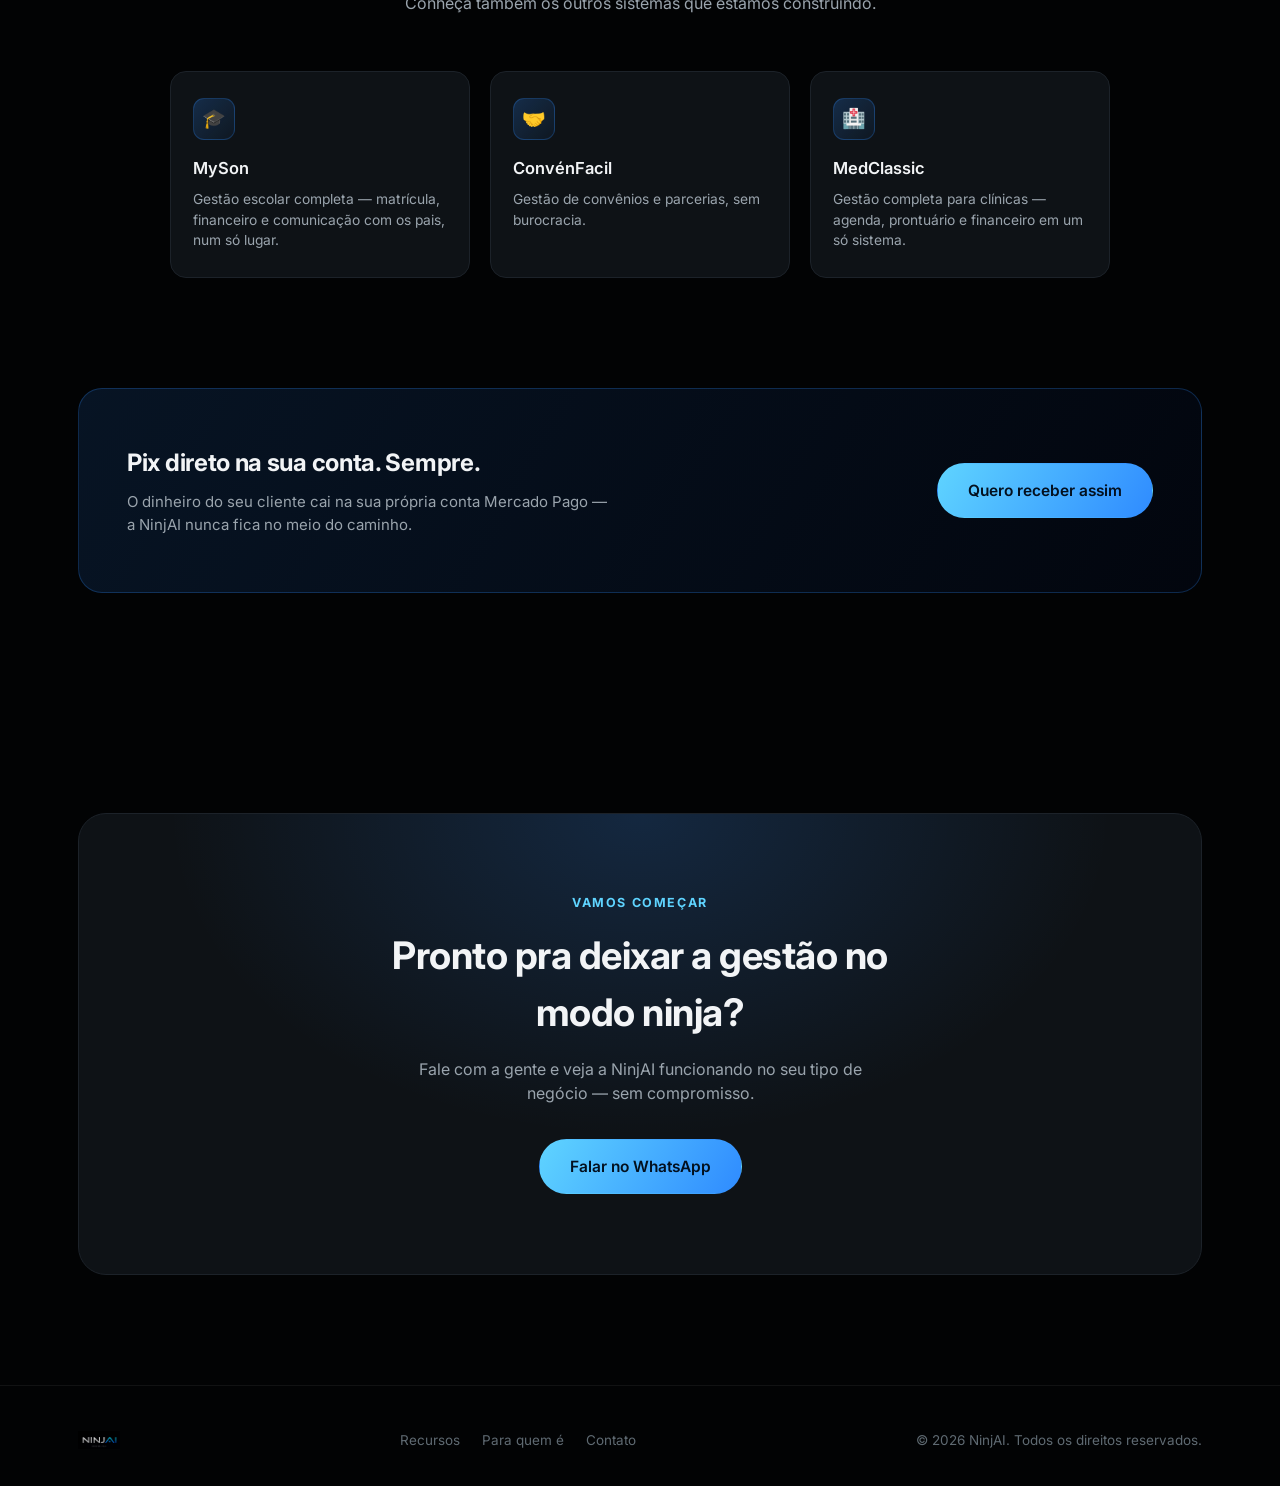
==== commit 38d57e01: "Update product section titles and layout" ====
--- a/index.html
+++ b/index.html
@@ -375,15 +375,25 @@
     <div class="wrap">
       <div class="section-head">
         <div class="eyebrow">Ecossistema</div>
-        <h2>Outros produtos da nossa família</h2>
+        <h2>Conheça os produtos da nossa família!</h2>
         <p>A NinjAI cuida do seu negócio.<br>Conheça também os outros sistemas que estamos construindo.</p>
       </div>
-      <div style="display:flex;justify-content:center">
-        <a href="https://www.myson.com.br" target="_blank" rel="noopener" class="fcard" style="max-width:300px;text-decoration:none;display:block">
+      <div style="display:flex;justify-content:center;gap:20px;flex-wrap:wrap">
+        <div class="fcard" style="max-width:300px">
           <div class="ficon">🎓</div>
           <h3>MySon</h3>
           <p>Gestão escolar completa — matrícula, financeiro e comunicação com os pais, num só lugar.</p>
-        </a>
+        </div>
+        <div class="fcard" style="max-width:300px">
+          <div class="ficon">🤝</div>
+          <h3>ConvénFacil</h3>
+          <p>Gestão de convênios e parcerias, sem burocracia.</p>
+        </div>
+        <div class="fcard" style="max-width:300px">
+          <div class="ficon">🏥</div>
+          <h3>MedClassic</h3>
+          <p>Gestão completa para clínicas — agenda, prontuário e financeiro em um só sistema.</p>
+        </div>
       </div>
     </div>
   </section>
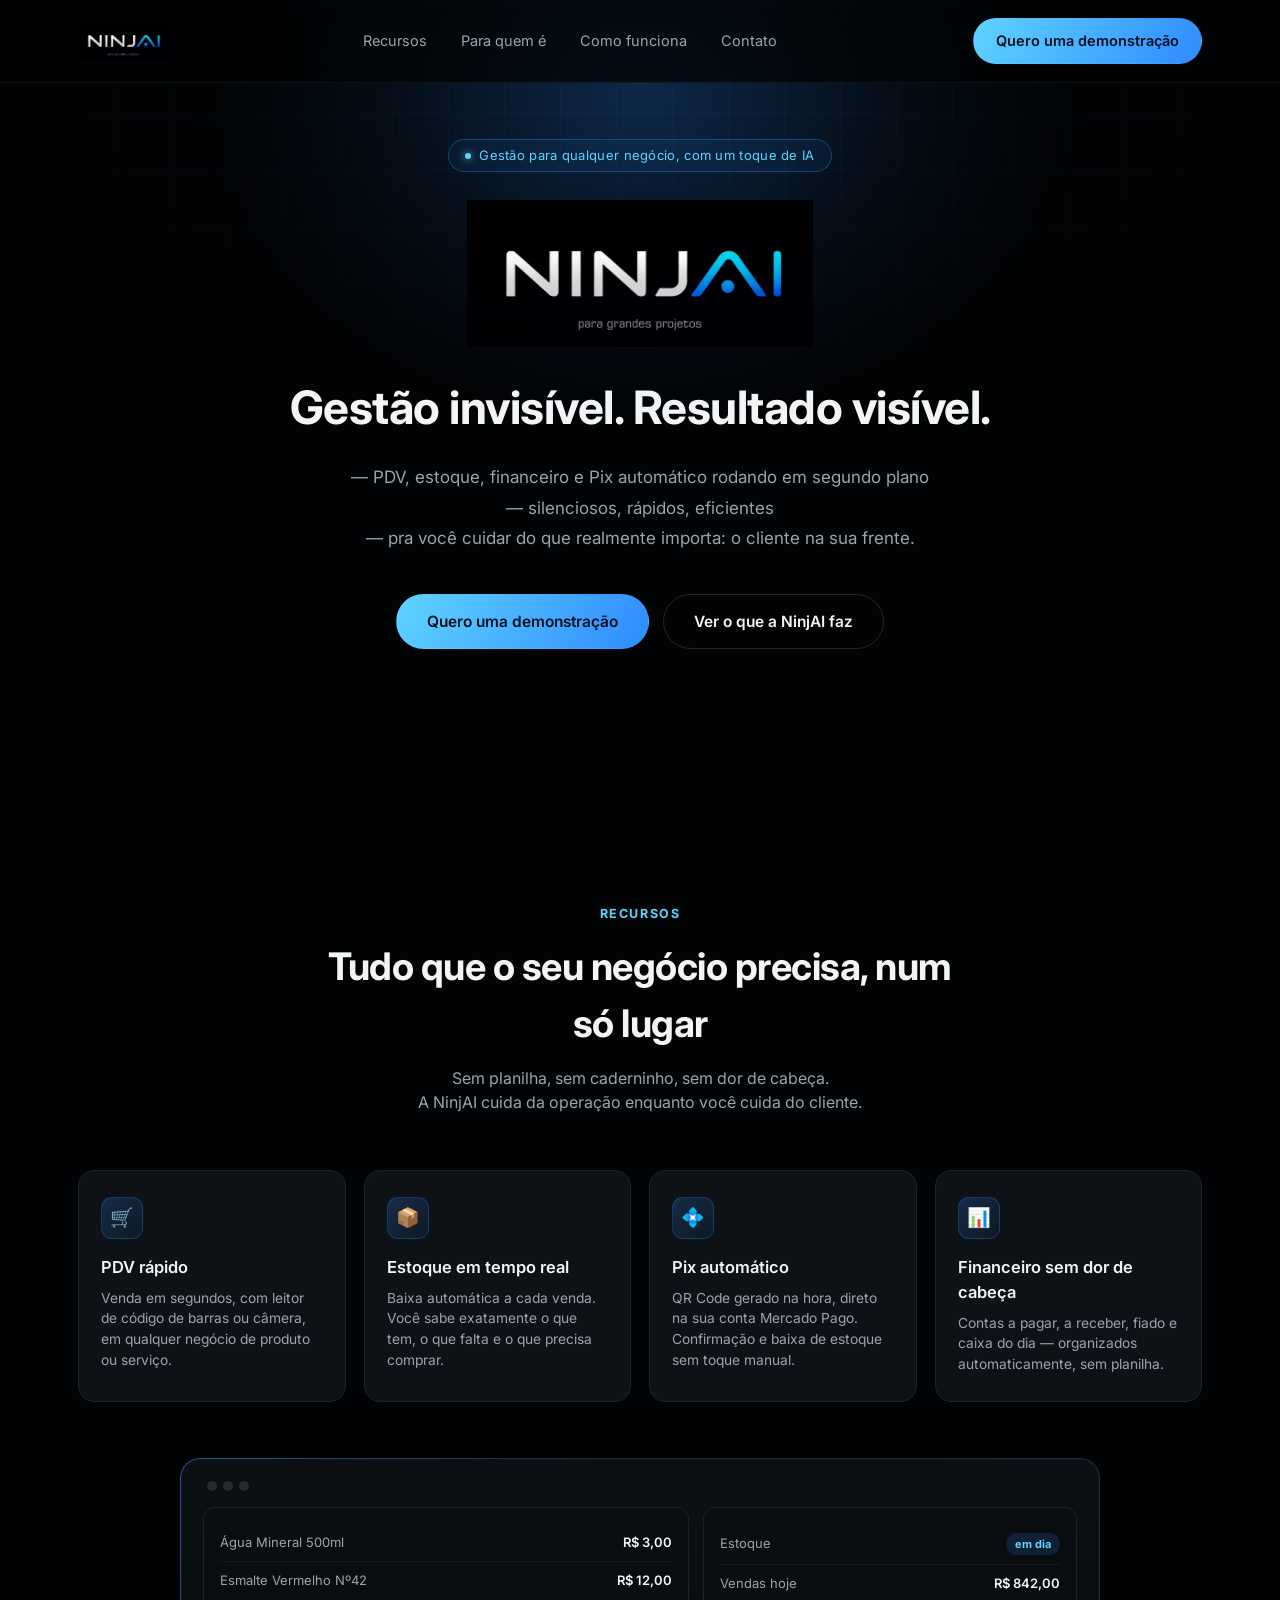
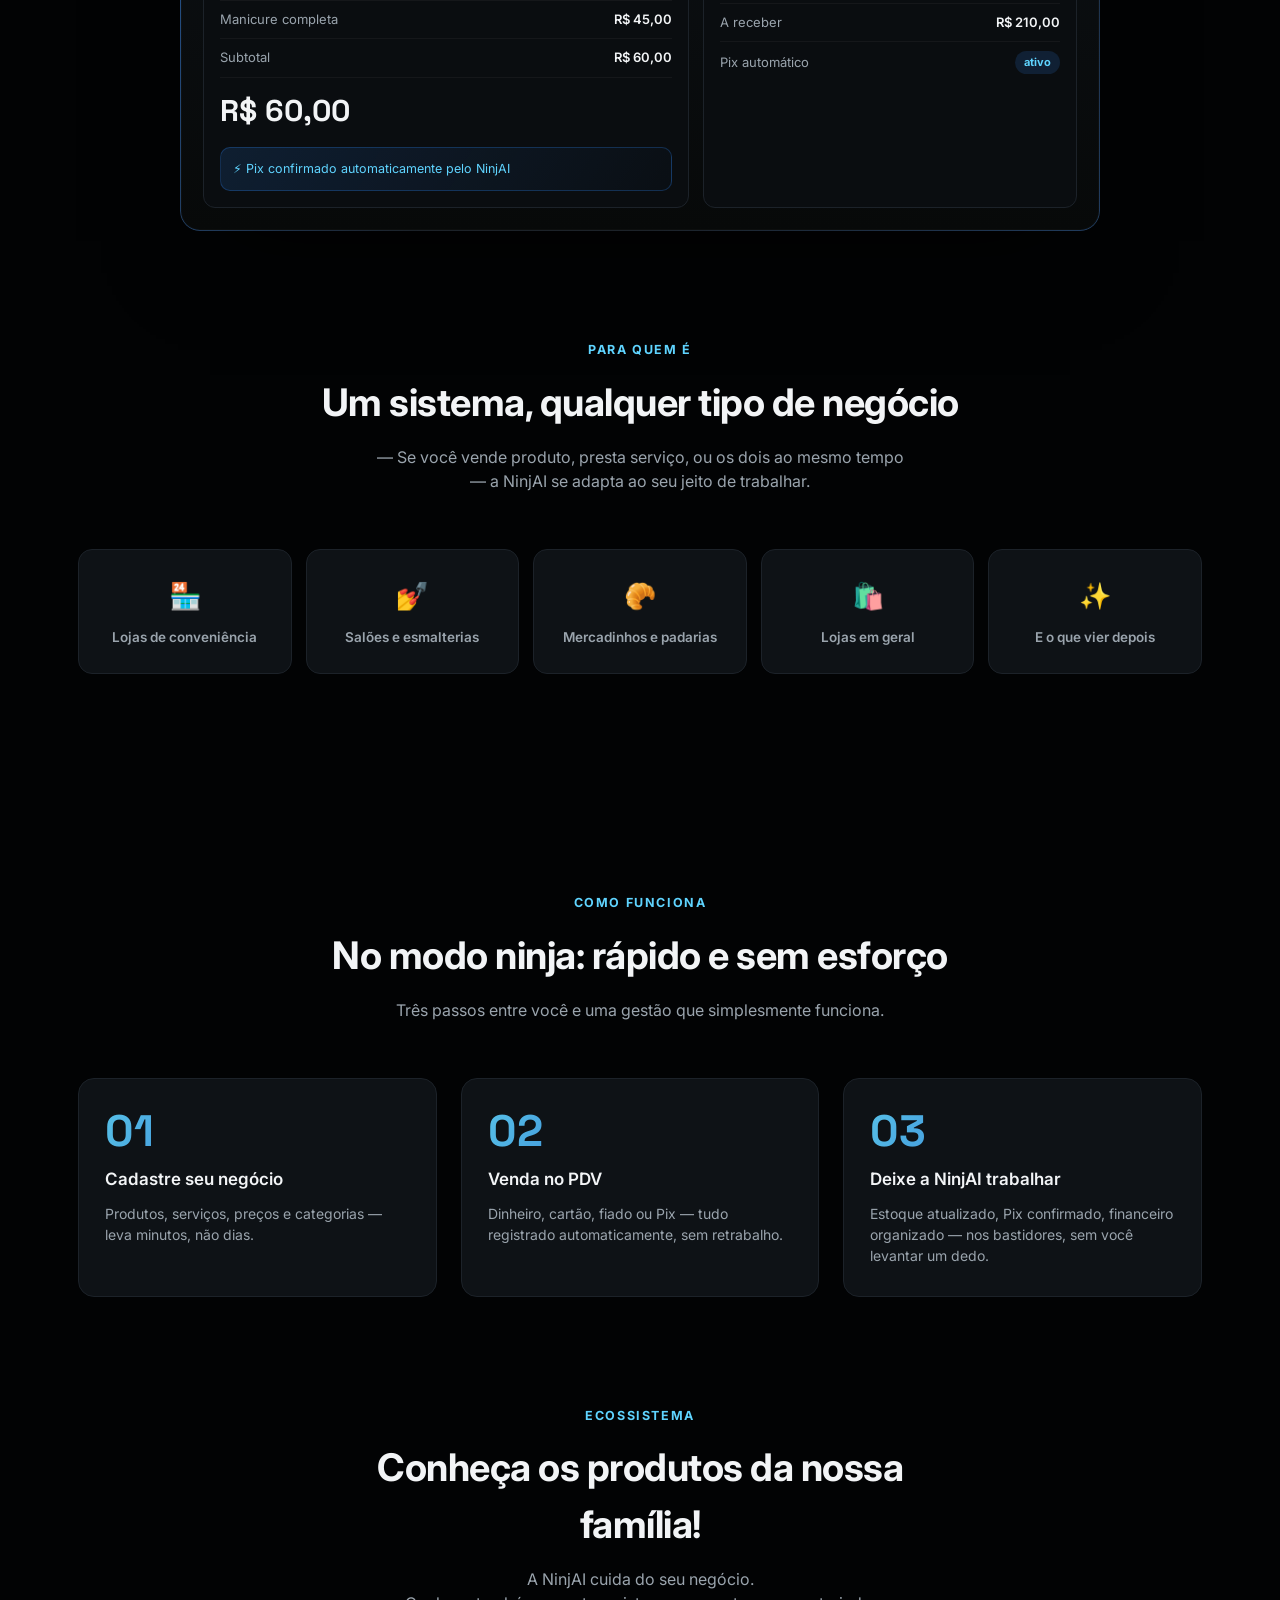
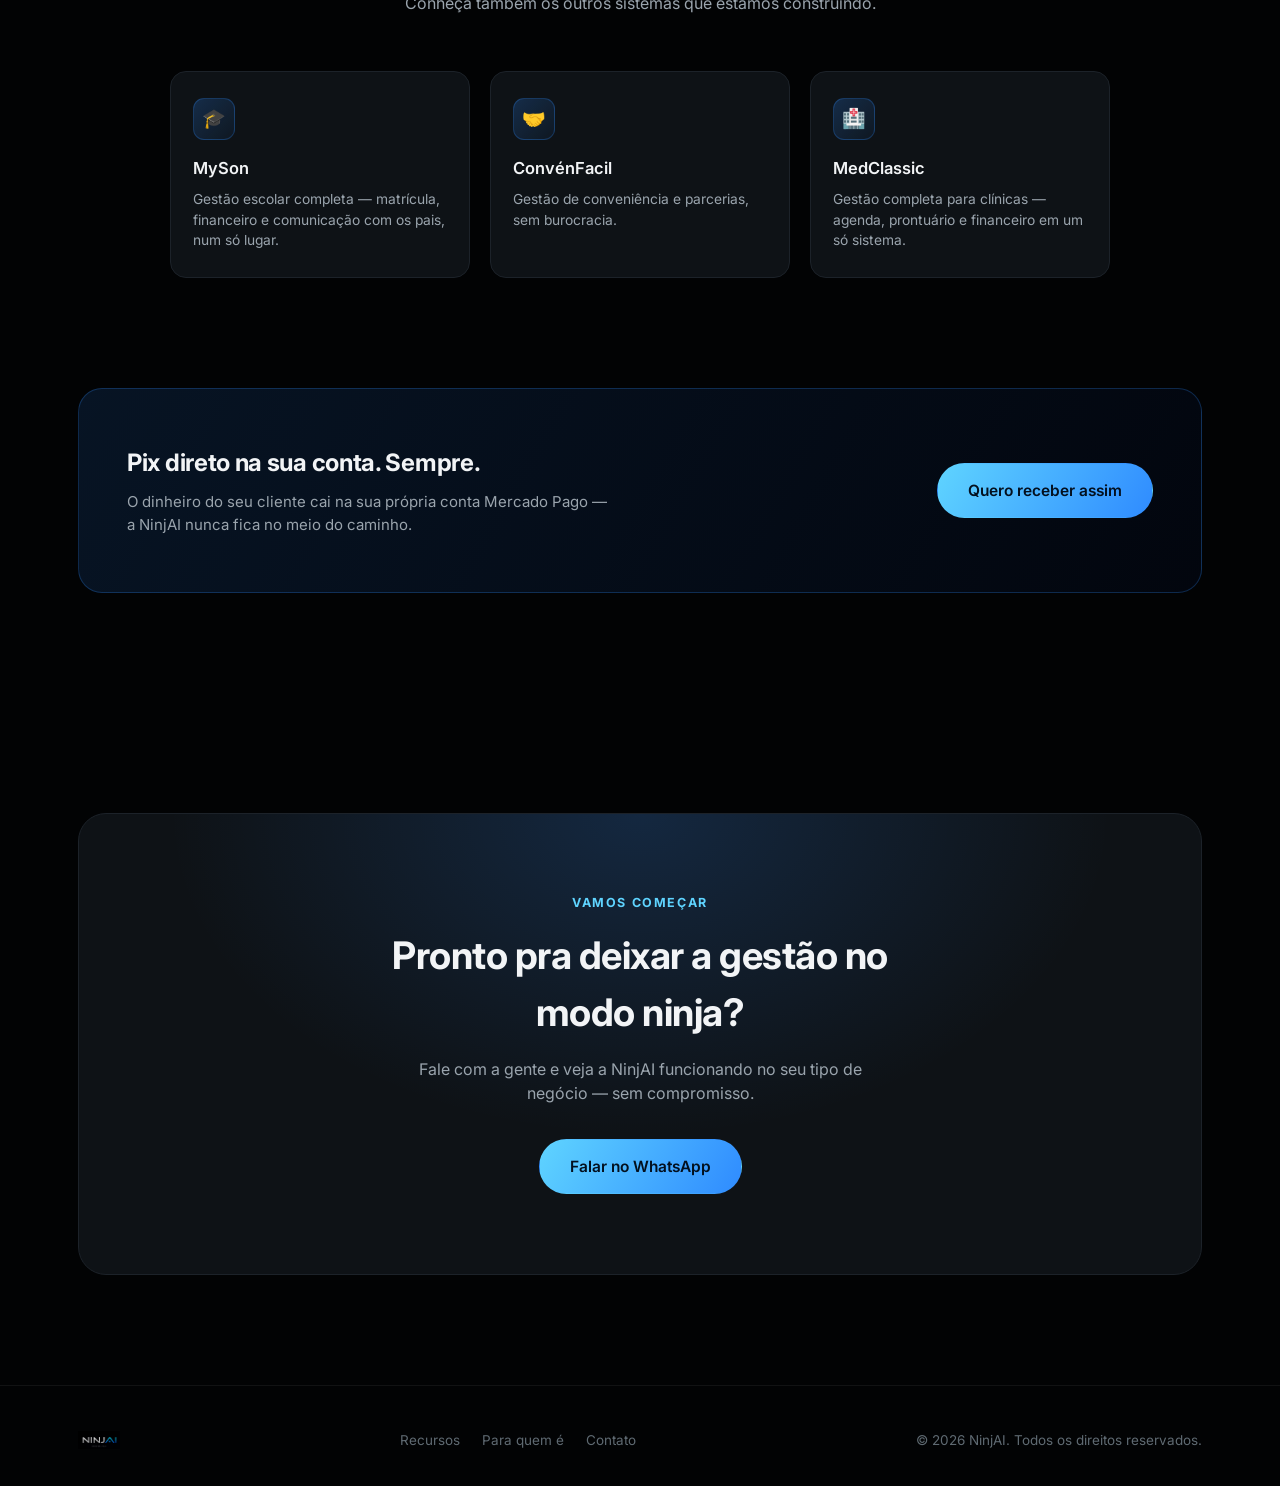
==== commit dedb4edb: "Update description text for ConvénFacil" ====
--- a/index.html
+++ b/index.html
@@ -387,7 +387,7 @@
         <div class="fcard" style="max-width:300px">
           <div class="ficon">🤝</div>
           <h3>ConvénFacil</h3>
-          <p>Gestão de convênios e parcerias, sem burocracia.</p>
+          <p>Gestão de conveniência e parcerias, sem burocracia.</p>
         </div>
         <div class="fcard" style="max-width:300px">
           <div class="ficon">🏥</div>
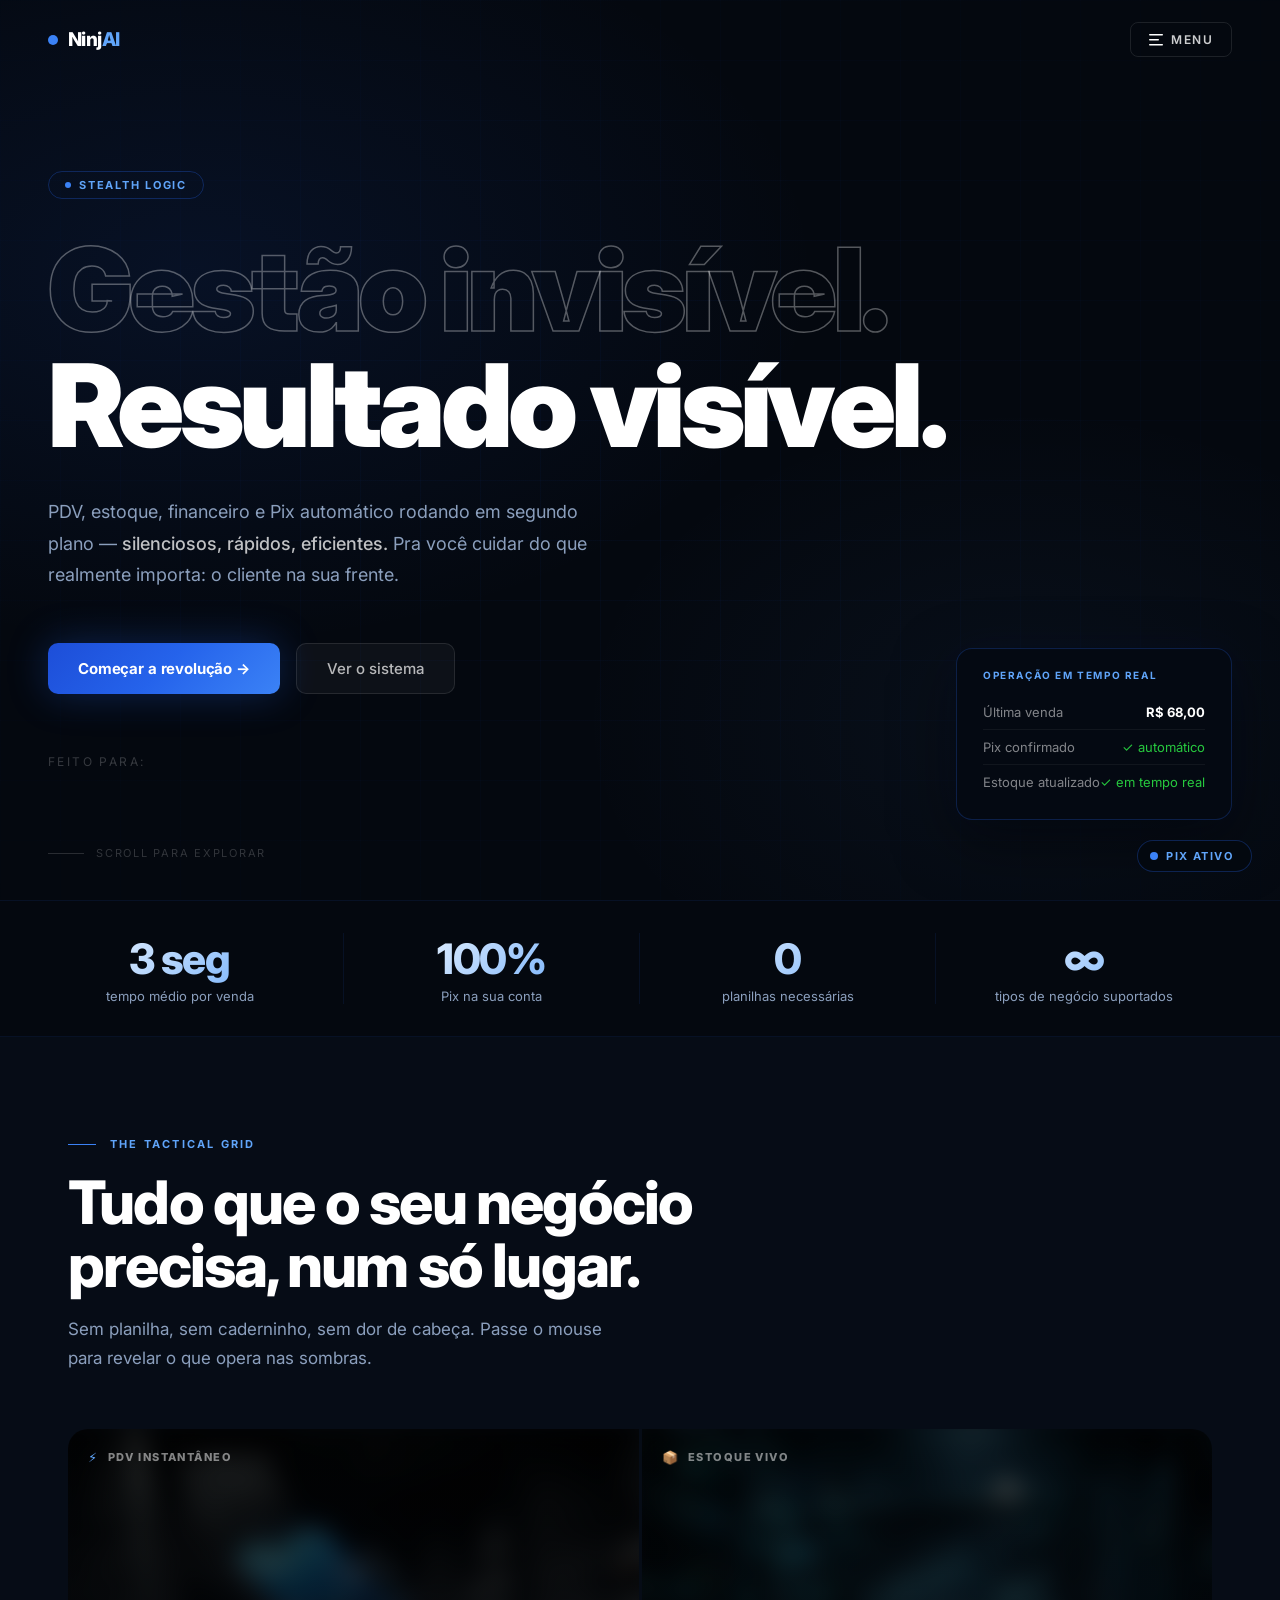
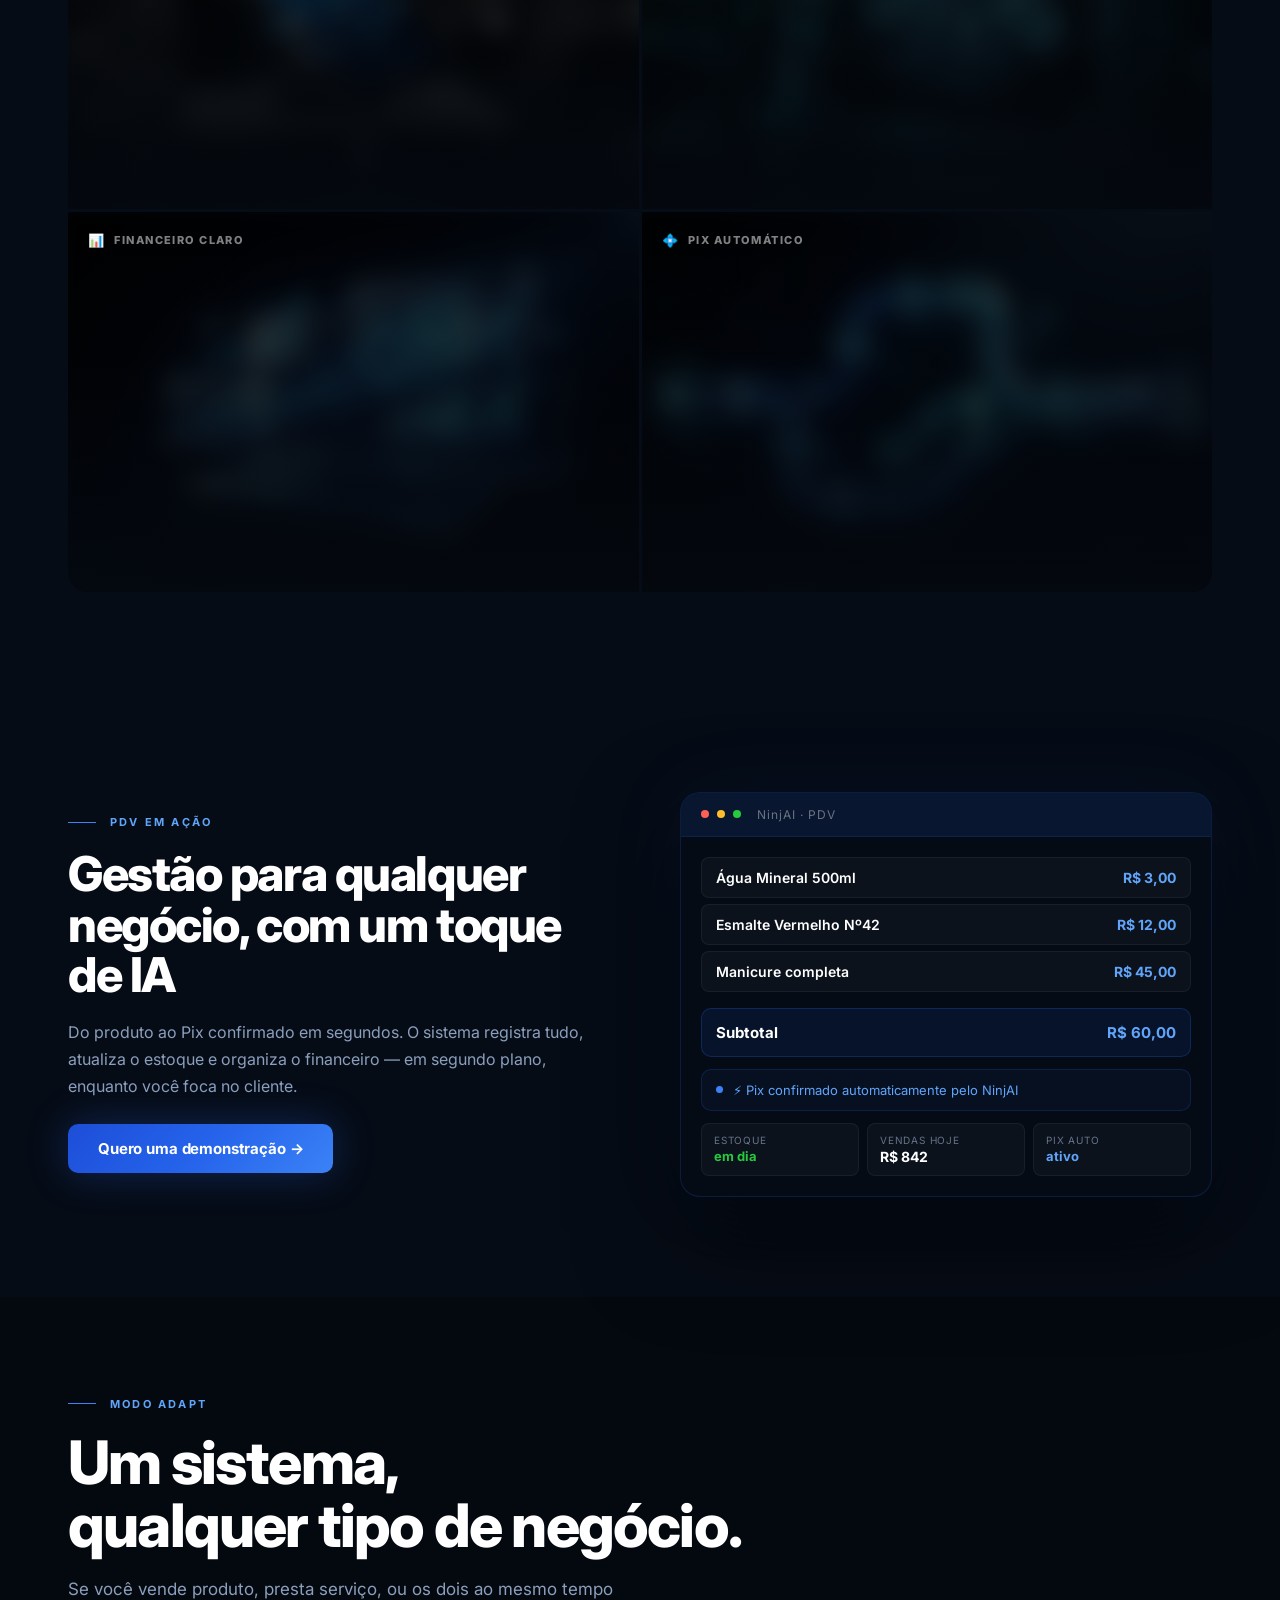
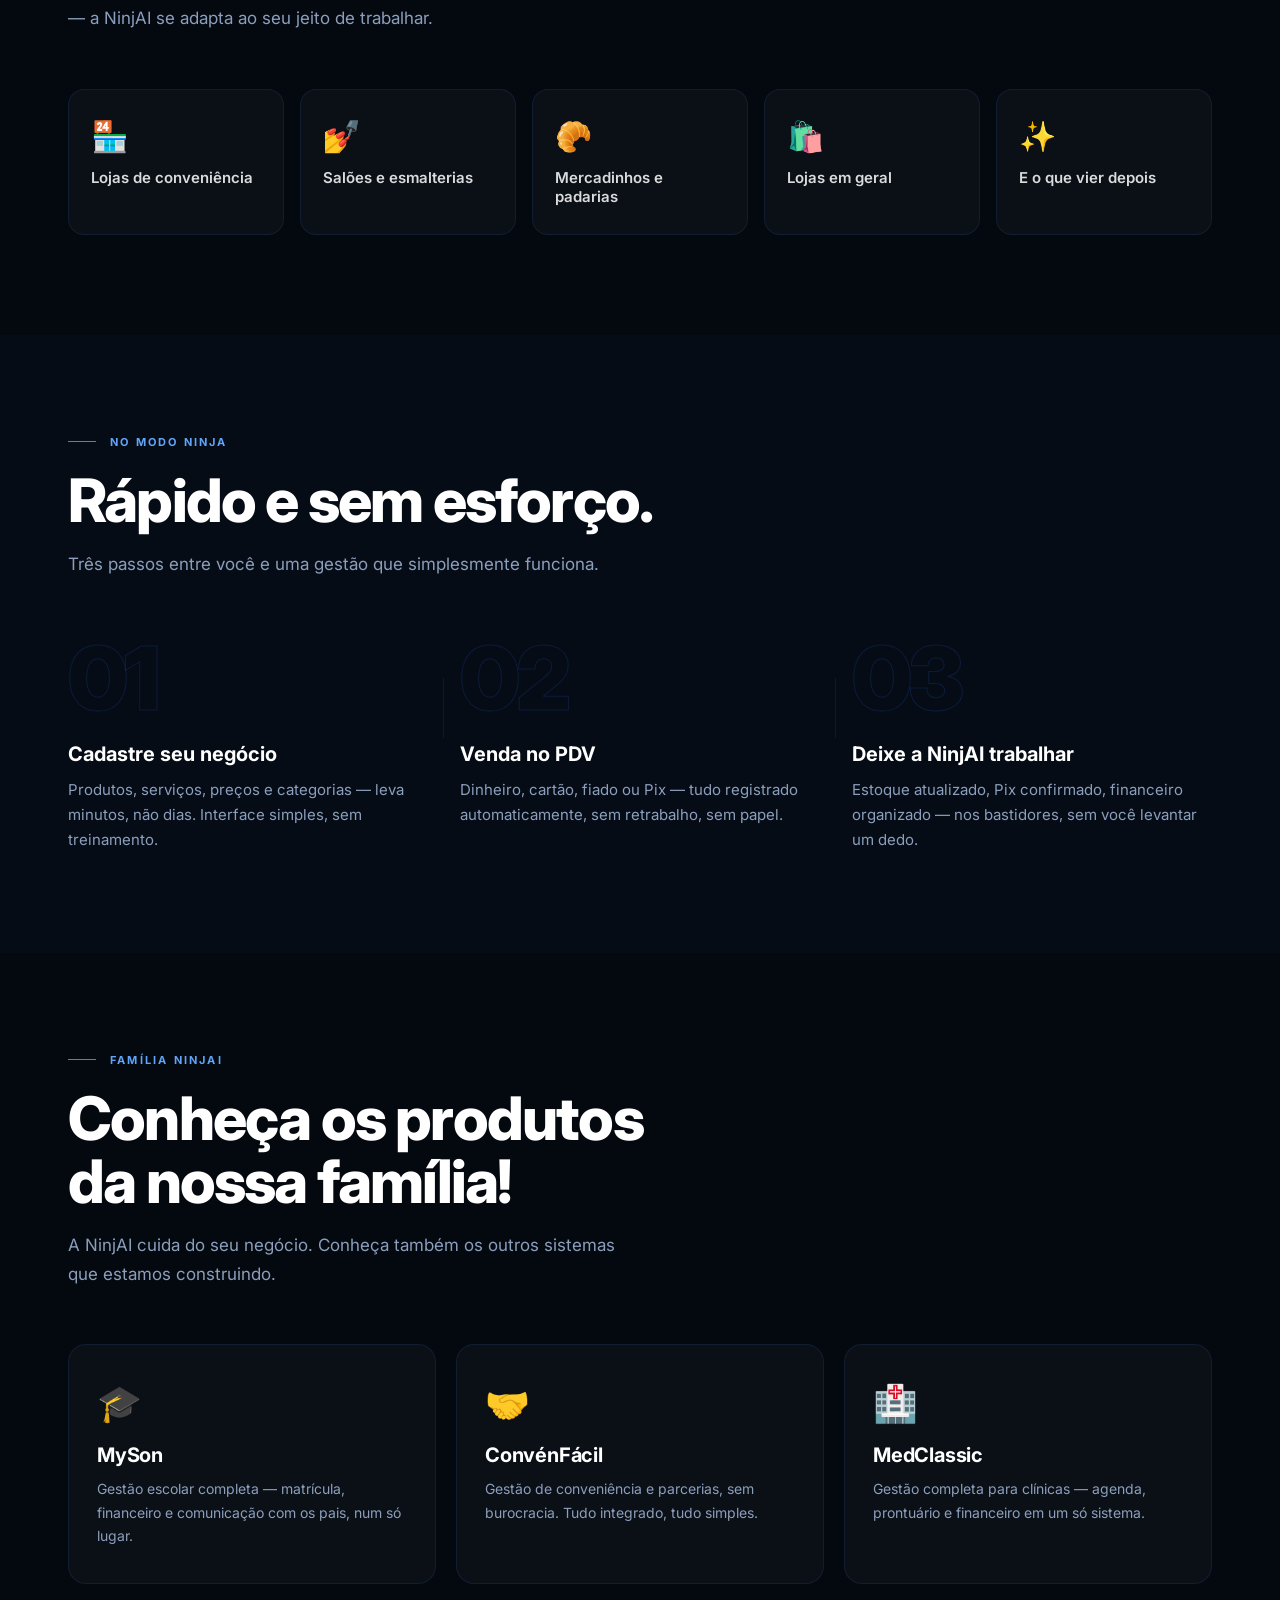
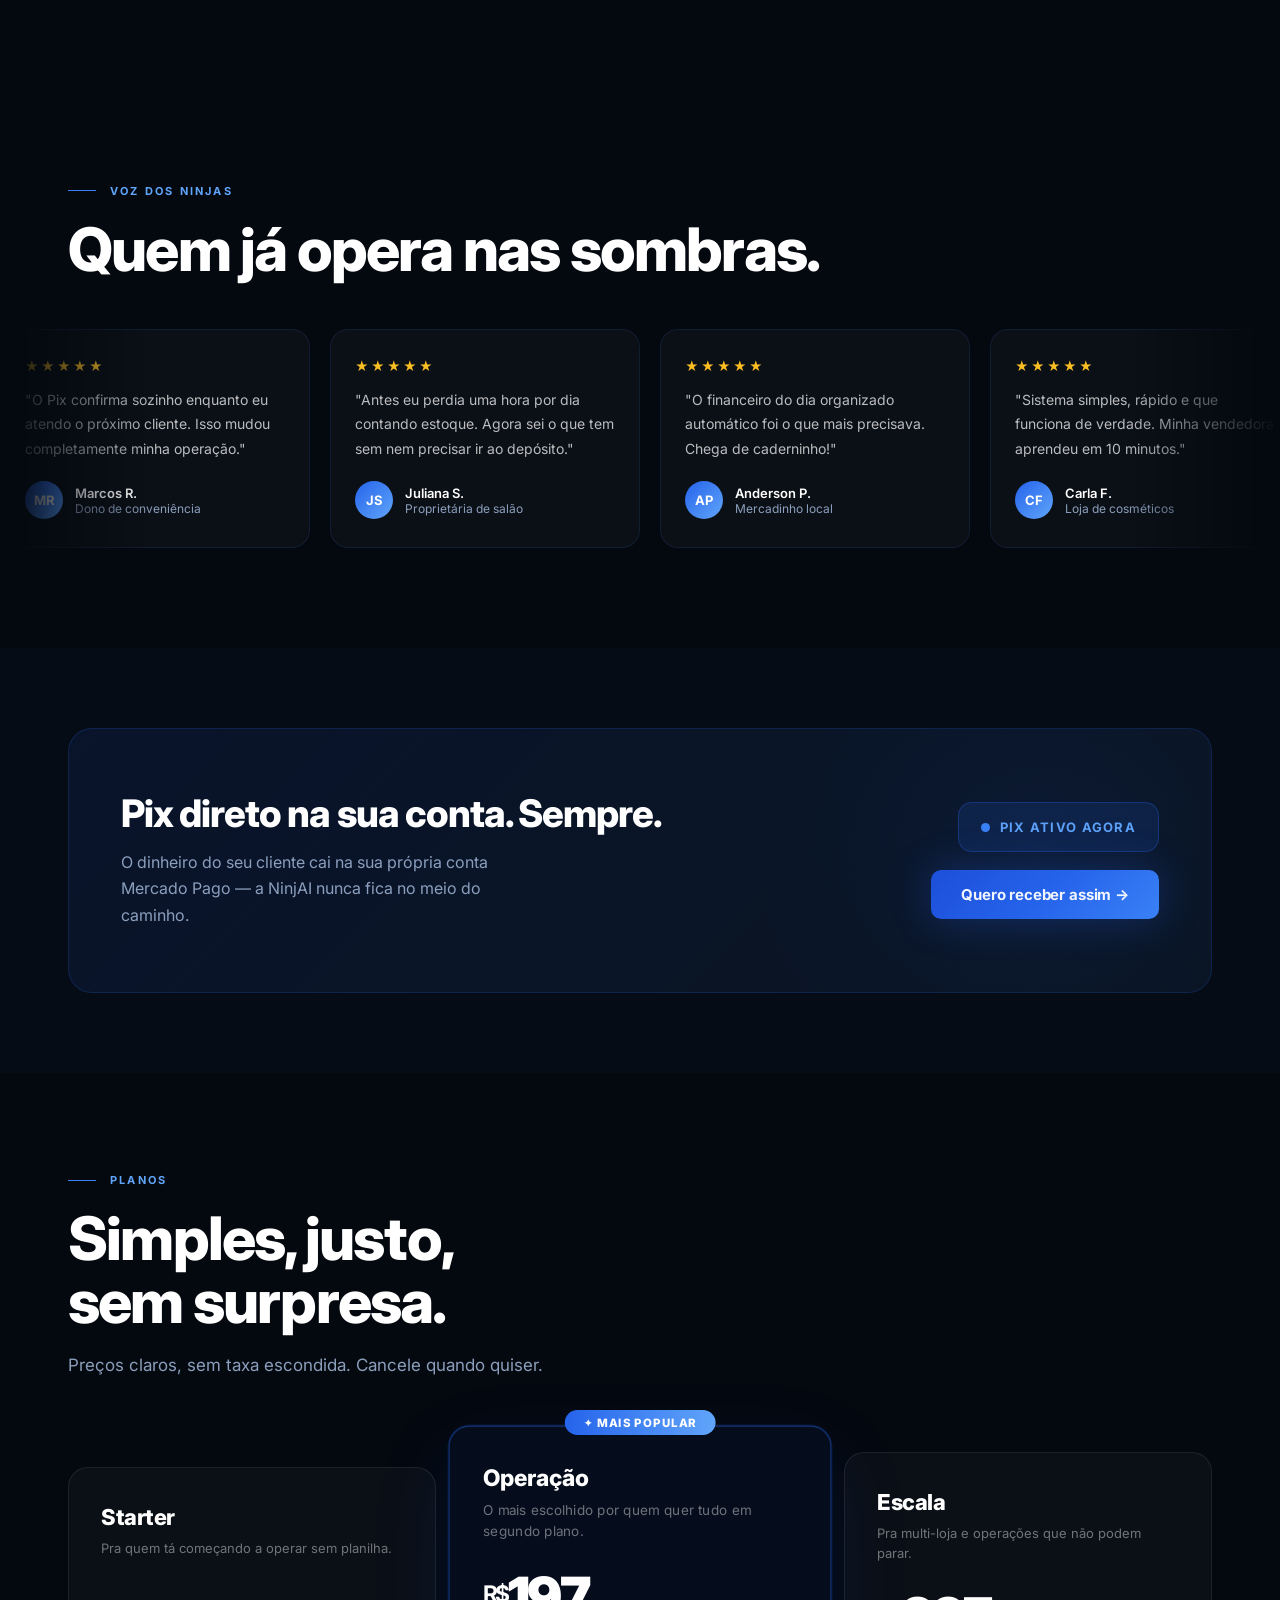
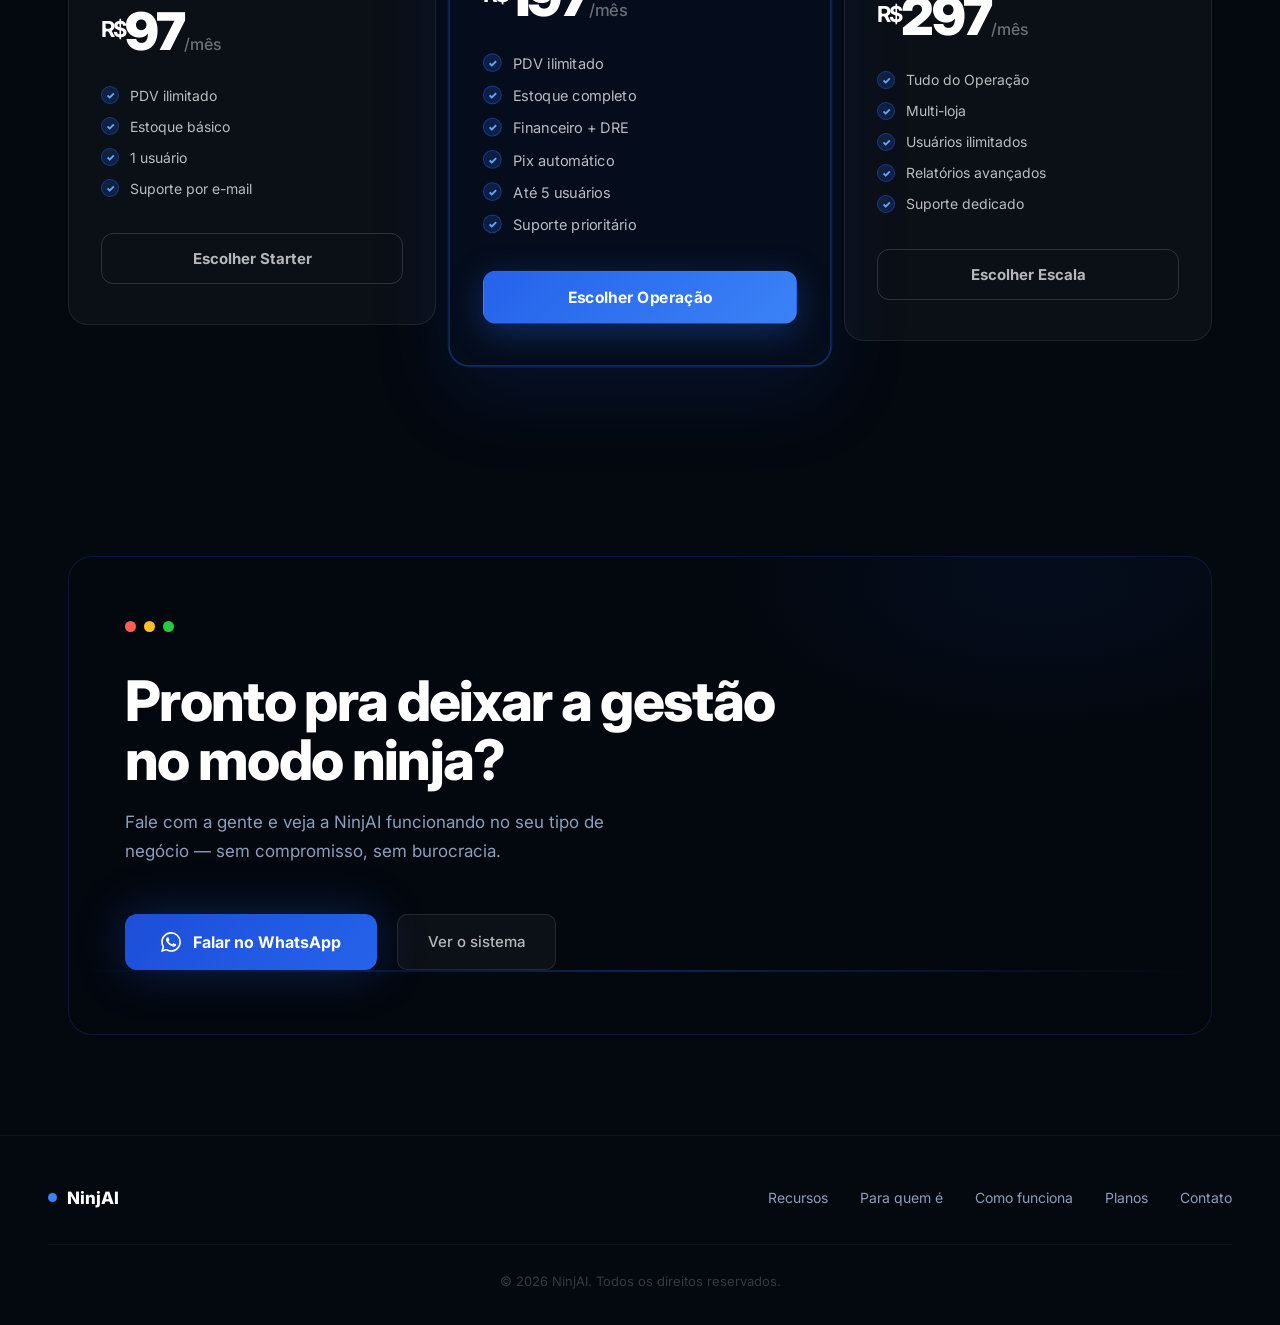
==== commit 9ca657a5: "feat: novo design NinjAI com imagens e seção de planos" ====
--- a/index.html
+++ b/index.html
@@ -1,438 +1,1423 @@
 <!DOCTYPE html>
 <html lang="pt-BR">
 <head>
-<meta charset="UTF-8">
-<meta name="viewport" content="width=device-width, initial-scale=1.0">
-<title>NinjAI — Gestão invisível. Resultado visível.</title>
-<meta name="description" content="NinjAI é a plataforma de gestão para qualquer negócio: PDV, estoque, financeiro e Pix automático — rápida, discreta e inteligente.">
-<link rel="preconnect" href="https://fonts.googleapis.com">
-<link rel="preconnect" href="https://fonts.gstatic.com" crossorigin>
-<link href="https://fonts.googleapis.com/css2?family=Space+Grotesk:wght@400;500;600;700&family=Inter:wght@400;500;600;700;800&display=swap" rel="stylesheet">
-<style>
-  :root{
-    --bg:#020304;
-    --bg2:#0a0d10;
-    --card:#0e1216;
-    --card-border:#1c2229;
-    --txt:#f2f4f6;
-    --txt2:#9aa4ad;
-    --txt3:#5f6a72;
-    --blue1:#5fd4ff;
-    --blue2:#2f8bff;
-    --blue3:#1748d6;
-    --rad:16px;
-  }
-  *{box-sizing:border-box;margin:0;padding:0}
-  html{scroll-behavior:smooth}
-  body{
-    background:var(--bg);
-    color:var(--txt);
-    font-family:'Inter',system-ui,-apple-system,sans-serif;
-    line-height:1.5;
-    overflow-x:hidden;
-  }
-  .wrap{max-width:1180px;margin:0 auto;padding:0 28px}
-  a{color:inherit;text-decoration:none}
-
-  /* background fx */
-  .fx-grid{
-    position:fixed;inset:0;z-index:0;pointer-events:none;
-    background-image:
-      linear-gradient(rgba(47,139,255,0.055) 1px, transparent 1px),
-      linear-gradient(90deg, rgba(47,139,255,0.055) 1px, transparent 1px);
-    background-size:56px 56px;
-    -webkit-mask-image:radial-gradient(ellipse 70% 60% at 50% 0%, #000 20%, transparent 75%);
-    mask-image:radial-gradient(ellipse 70% 60% at 50% 0%, #000 20%, transparent 75%);
-  }
-  .fx-glow{
-    position:fixed;top:-260px;left:50%;transform:translateX(-50%);
-    width:900px;height:700px;z-index:0;pointer-events:none;
-    background:radial-gradient(ellipse at center, rgba(47,139,255,0.28), rgba(47,139,255,0.08) 40%, transparent 70%);
-    filter:blur(10px);
-  }
-
-  /* nav */
-  header{
-    position:sticky;top:0;z-index:50;
-    background:rgba(2,3,4,0.72);
-    backdrop-filter:blur(14px);
-    border-bottom:1px solid rgba(255,255,255,0.06);
-  }
-  nav{display:flex;align-items:center;justify-content:space-between;padding:18px 0}
-  .logo{
-    display:flex;align-items:center;
-  }
-  .logo img{
-    height:38px;width:auto;display:block;
-  }
-  .navlinks{display:flex;gap:34px;font-size:14.5px;color:var(--txt2)}
-  .navlinks a:hover{color:var(--txt)}
-  .btn{
-    display:inline-flex;align-items:center;justify-content:center;gap:8px;
-    padding:11px 22px;border-radius:999px;font-size:14.5px;font-weight:600;
-    cursor:pointer;border:1px solid transparent;transition:transform .15s ease, box-shadow .15s ease, opacity .15s ease;
-    white-space:nowrap;
-  }
-  .btn-primary{
-    background:linear-gradient(120deg, var(--blue1), var(--blue2));
-    color:#03101f;
-    box-shadow:0 0 0 rgba(47,139,255,0);
-  }
-  .btn-primary:hover{box-shadow:0 8px 30px rgba(47,139,255,0.45);transform:translateY(-1px)}
-  .btn-ghost{
-    border:1px solid rgba(255,255,255,0.14);
-    color:var(--txt);
-  }
-  .btn-ghost:hover{border-color:rgba(255,255,255,0.32);background:rgba(255,255,255,0.03)}
-
-  /* hero */
-  .hero{position:relative;z-index:1;padding:56px 0 90px;text-align:center}
-  .kicker{
-    display:inline-flex;align-items:center;gap:8px;
-    font-size:13px;color:var(--blue1);
-    border:1px solid rgba(47,139,255,0.35);
-    background:rgba(47,139,255,0.07);
-    padding:6px 16px;border-radius:999px;margin-bottom:28px;
-    letter-spacing:0.3px;
-  }
-  .dot{width:6px;height:6px;border-radius:50%;background:var(--blue1);box-shadow:0 0 8px var(--blue1)}
-  .wordmark{
-    margin-bottom:26px;
-  }
-  .wordmark img{
-    height:clamp(64px, 12.65vw, 147px);width:auto;display:block;margin:0 auto;
-  }
-  h1{
-    font-size:clamp(28px, 4.2vw, 46px);
-    font-weight:700;
-    max-width:820px;
-    margin:0 auto 20px;
-    letter-spacing:-0.5px;
-  }
-  .hero p.lead{
-    max-width:620px;margin:0 auto 40px;
-    color:var(--txt2);font-size:17px;
-    line-height:1.8;
-  }
-  .hero-ctas{display:flex;gap:14px;justify-content:center;flex-wrap:wrap;margin-bottom:56px}
-  .btn-lg{padding:15px 30px;font-size:15.5px}
-
-  .hero-mock{
-    max-width:920px;margin:0 auto;border-radius:20px;
-    border:1px solid var(--card-border);
-    background:linear-gradient(180deg, #0c1014, #070909);
-    box-shadow:0 40px 90px -30px rgba(0,0,0,0.7), 0 0 0 1px rgba(255,255,255,0.02) inset;
-    padding:22px;
-    position:relative;
-  }
-  .hero-mock::before{
-    content:'';position:absolute;inset:-1px;border-radius:20px;padding:1px;
-    background:linear-gradient(120deg, rgba(47,139,255,0.5), transparent 40%, transparent 60%, rgba(47,139,255,0.25));
-    -webkit-mask:linear-gradient(#000 0 0) content-box, linear-gradient(#000 0 0);
-    -webkit-mask-composite:xor;mask-composite:exclude;
-    pointer-events:none;
-  }
-  .mock-bar{display:flex;gap:6px;margin-bottom:16px;padding-left:4px}
-  .mock-dot{width:10px;height:10px;border-radius:50%;background:#242a30}
-  .mock-grid{display:grid;grid-template-columns:1.3fr 1fr;gap:14px}
-  .mock-card{
-    background:#0a0d10;border:1px solid var(--card-border);border-radius:12px;padding:16px;
-  }
-  .mock-row{display:flex;justify-content:space-between;align-items:center;padding:9px 0;border-bottom:1px solid rgba(255,255,255,0.045);font-size:13px;color:var(--txt2)}
-  .mock-row:last-child{border-bottom:none}
-  .mock-row b{color:var(--txt);font-weight:600}
-  .mock-badge{
-    font-size:11px;font-weight:700;padding:3px 9px;border-radius:999px;
-    background:rgba(47,139,255,0.15);color:var(--blue1);
-  }
-  .mock-total{font-family:'Space Grotesk',sans-serif;font-size:30px;font-weight:700;margin:10px 0 4px}
-  .mock-pix{
-    margin-top:14px;border-radius:10px;padding:12px;
-    background:linear-gradient(120deg, rgba(47,139,255,0.14), rgba(47,139,255,0.02));
-    border:1px solid rgba(47,139,255,0.25);
-    font-size:12.5px;color:var(--blue1);display:flex;align-items:center;gap:8px;
-  }
-
-  section{position:relative;z-index:1}
-  .eyebrow{
-    text-transform:uppercase;font-size:12.5px;letter-spacing:1.6px;color:var(--blue1);font-weight:700;margin-bottom:14px;
-  }
-  h2{font-size:clamp(26px, 3.4vw, 38px);font-weight:700;letter-spacing:-0.5px;margin-bottom:14px}
-  .section-head{max-width:640px;margin:0 auto 56px;text-align:center}
-  .section-head p{color:var(--txt2);font-size:16px}
-  .pad{padding:110px 0}
-
-  /* features */
-  .grid4{display:grid;grid-template-columns:repeat(4,1fr);gap:18px}
-  .fcard{
-    background:var(--card);border:1px solid var(--card-border);border-radius:var(--rad);
-    padding:26px 22px;transition:border-color .2s ease, transform .2s ease;
-  }
-  .fcard:hover{border-color:rgba(47,139,255,0.4);transform:translateY(-3px)}
-  .ficon{
-    width:42px;height:42px;border-radius:11px;display:flex;align-items:center;justify-content:center;
-    background:linear-gradient(135deg, rgba(47,139,255,0.22), rgba(47,139,255,0.05));
-    border:1px solid rgba(47,139,255,0.25);
-    margin-bottom:16px;font-size:19px;
-  }
-  .fcard h3{font-size:16.5px;margin-bottom:8px;font-weight:600}
-  .fcard p{font-size:13.8px;color:var(--txt2)}
-
-  /* verticals */
-  .vgrid{display:grid;grid-template-columns:repeat(5,1fr);gap:14px}
-  .vcard{
-    text-align:center;background:var(--card);border:1px solid var(--card-border);
-    border-radius:14px;padding:26px 12px;font-size:13.5px;color:var(--txt2);font-weight:600;
-    transition:border-color .2s ease, color .2s ease;
-  }
-  .vcard:hover{border-color:rgba(47,139,255,0.4);color:var(--txt)}
-  .vcard .vic{font-size:26px;margin-bottom:12px;display:block}
-
-  /* how it works */
-  .steps{display:grid;grid-template-columns:repeat(3,1fr);gap:24px;counter-reset:step}
-  .step{
-    background:var(--card);border:1px solid var(--card-border);border-radius:var(--rad);padding:30px 26px;position:relative;
-  }
-  .stepnum{
-    font-family:'Space Grotesk',sans-serif;font-weight:700;font-size:44px;
-    background:linear-gradient(120deg, var(--blue1), var(--blue3));
-    -webkit-background-clip:text;background-clip:text;color:transparent;
-    margin-bottom:14px;line-height:1;opacity:.9;
-  }
-  .step h3{font-size:17px;margin-bottom:10px;font-weight:600}
-  .step p{color:var(--txt2);font-size:14px}
-
-  /* pix highlight strip */
-  .strip{
-    border-radius:24px;padding:56px 48px;
-    background:linear-gradient(120deg, rgba(47,139,255,0.13), rgba(23,72,214,0.05));
-    border:1px solid rgba(47,139,255,0.25);
-    display:flex;align-items:center;justify-content:space-between;gap:40px;flex-wrap:wrap;
-  }
-  .strip h3{font-size:24px;font-weight:700;margin-bottom:10px;letter-spacing:-0.3px}
-  .strip p{color:var(--txt2);font-size:15px;max-width:480px}
-
-  /* cta */
-  .cta-box{
-    text-align:center;border-radius:28px;padding:80px 40px;
-    background:
-      radial-gradient(ellipse 60% 100% at 50% 0%, rgba(47,139,255,0.18), transparent 70%),
-      var(--card);
-    border:1px solid var(--card-border);
-  }
-  .cta-box h2{max-width:560px;margin:0 auto 16px}
-  .cta-box p{color:var(--txt2);max-width:480px;margin:0 auto 34px;font-size:16px}
-
-  footer{border-top:1px solid rgba(255,255,255,0.06);padding:44px 0 36px;color:var(--txt3);font-size:13.5px}
-  .foot-row{display:flex;justify-content:space-between;align-items:center;flex-wrap:wrap;gap:16px}
-  .foot-logo{display:flex;align-items:center}
-  .foot-logo img{height:18px;width:auto;display:block;opacity:.85}
-  .foot-links{display:flex;gap:22px}
-  .foot-links a:hover{color:var(--txt2)}
-
-  @media (max-width: 900px){
-    .navlinks{display:none}
-    .grid4{grid-template-columns:repeat(2,1fr)}
-    .vgrid{grid-template-columns:repeat(2,1fr)}
-    .steps{grid-template-columns:1fr}
-    .mock-grid{grid-template-columns:1fr}
-    .strip{padding:36px 26px}
-    .cta-box{padding:56px 22px}
-  }
-</style>
+  <meta charset="UTF-8">
+  <meta name="viewport" content="width=device-width, initial-scale=1.0">
+  <title>NinjAI — Gestão invisível. Resultado visível.</title>
+  <meta name="description" content="NinjAI é a plataforma de gestão para qualquer negócio: PDV, estoque, financeiro e Pix automático — rápida, discreta e inteligente.">
+  <link rel="preconnect" href="https://fonts.googleapis.com">
+  <link href="https://fonts.googleapis.com/css2?family=Inter:ital,wght@0,300;0,400;0,500;0,600;0,700;0,800;0,900;1,300&display=swap" rel="stylesheet">
+
+  <style>
+    /* ── VARIABLES ── */
+    :root {
+      --bg: #04080F;
+      --bg2: #060C16;
+      --bg3: #080E18;
+      --blue: #2563EB;
+      --blue2: #3B82F6;
+      --blue3: #60A5FA;
+      --blue-glow: rgba(37,99,235,0.35);
+      --white: #FFFFFF;
+      --gray: #8B9FBD;
+      --gray2: #64748B;
+      --glass: rgba(255,255,255,0.03);
+      --glass-b: rgba(59,130,246,0.12);
+      --glass-bh: rgba(59,130,246,0.35);
+    }
+
+    /* ── RESET ── */
+    *,*::before,*::after { box-sizing:border-box; margin:0; padding:0; }
+    html { scroll-behavior:smooth; }
+    body {
+      font-family:'Inter',system-ui,sans-serif;
+      background:var(--bg);
+      color:var(--white);
+      overflow-x:hidden;
+      -webkit-font-smoothing:antialiased;
+    }
+
+    /* ── KEYFRAMES ── */
+    @keyframes pulseDot {
+      0%,100% { box-shadow:0 0 0 0 rgba(37,99,235,.7); }
+      60%      { box-shadow:0 0 0 9px rgba(37,99,235,0); }
+    }
+    @keyframes marquee {
+      from { transform:translateX(0); }
+      to   { transform:translateX(-50%); }
+    }
+    @keyframes fadeUp {
+      from { opacity:0; transform:translateY(32px); }
+      to   { opacity:1; transform:translateY(0); }
+    }
+    @keyframes glowPulse {
+      0%,100% { text-shadow:0 0 40px rgba(37,99,235,.15); }
+      50%      { text-shadow:0 0 80px rgba(37,99,235,.4),0 0 160px rgba(96,165,250,.1); }
+    }
+    @keyframes typewriter {
+      0%,16%  { content:'loja de conveniência.'; }
+      20%,36% { content:'salão de beleza.'; }
+      40%,56% { content:'mercadinho.'; }
+      60%,76% { content:'esmalte­ria.'; }
+      80%,96% { content:'padaria.'; }
+      100%    { content:'loja de conveniência.'; }
+    }
+    @keyframes scanline {
+      from { transform:translateY(-100%); }
+      to   { transform:translateY(100%); }
+    }
+    @keyframes float {
+      0%,100% { transform:translateY(0) rotate(0deg); }
+      50%     { transform:translateY(-12px) rotate(1deg); }
+    }
+    @keyframes shimmer {
+      from { background-position:-200% center; }
+      to   { background-position:200% center; }
+    }
+    @keyframes gridFade {
+      from { opacity:0; }
+      to   { opacity:1; }
+    }
+    @keyframes countUp {
+      from { opacity:0; transform:translateY(12px); }
+      to   { opacity:1; transform:translateY(0); }
+    }
+
+    /* ── REVEAL ── */
+    .reveal {
+      opacity:0;
+      transform:translateY(36px);
+      transition:opacity .8s cubic-bezier(.16,1,.3,1), transform .8s cubic-bezier(.16,1,.3,1);
+    }
+    .reveal.visible { opacity:1; transform:none; }
+    .reveal-d1 { transition-delay:.1s; }
+    .reveal-d2 { transition-delay:.2s; }
+    .reveal-d3 { transition-delay:.3s; }
+    .reveal-d4 { transition-delay:.4s; }
+    .reveal-d5 { transition-delay:.5s; }
+
+    /* ── PIX ATIVO ── */
+    #pix-pill {
+      position:fixed; bottom:28px; right:28px; z-index:999;
+      display:flex; align-items:center; gap:8px;
+      background:rgba(4,8,15,.88); border:1px solid rgba(37,99,235,.3);
+      border-radius:100px; padding:8px 18px 8px 12px;
+      backdrop-filter:blur(20px); -webkit-backdrop-filter:blur(20px);
+      font-size:11px; font-weight:700; letter-spacing:.13em;
+      text-transform:uppercase; color:var(--blue3);
+      cursor:default; user-select:none;
+    }
+    #pix-pill .dot {
+      width:8px; height:8px; border-radius:50%;
+      background:var(--blue2); flex-shrink:0;
+      animation:pulseDot 2s ease-in-out infinite;
+    }
+
+    /* ── STEALTH NAV ── */
+    #nav {
+      position:fixed; top:0; left:0; right:0; z-index:100;
+      display:flex; align-items:center; justify-content:space-between;
+      padding:22px 48px;
+      transition:background .4s, border-color .4s, padding .3s;
+    }
+    #nav.scrolled {
+      background:rgba(4,8,15,.92);
+      border-bottom:1px solid rgba(37,99,235,.1);
+      backdrop-filter:blur(24px); -webkit-backdrop-filter:blur(24px);
+      padding-top:14px; padding-bottom:14px;
+    }
+    .nav-logo {
+      display:flex; align-items:center; gap:10px; text-decoration:none;
+    }
+    .nav-logo .dot {
+      width:10px; height:10px; border-radius:50%;
+      background:var(--blue2); animation:pulseDot 2.4s ease-in-out infinite;
+    }
+    .nav-logo-text {
+      font-size:19px; font-weight:800; letter-spacing:-.03em; color:white;
+    }
+    .nav-logo-text span { color:var(--blue3); }
+    #menu-btn {
+      display:flex; align-items:center; gap:8px;
+      background:none; border:1px solid rgba(255,255,255,.1);
+      border-radius:8px; padding:9px 18px; cursor:pointer;
+      font-family:inherit; font-size:12px; font-weight:600;
+      letter-spacing:.12em; text-transform:uppercase; color:rgba(255,255,255,.8);
+      transition:border-color .25s, color .25s;
+    }
+    #menu-btn:hover { border-color:rgba(37,99,235,.5); color:white; }
+    #menu-btn svg { transition:transform .25s; }
+    #menu-btn.open svg { transform:rotate(90deg); }
+
+    /* ── FULLSCREEN OVERLAY ── */
+    #overlay {
+      position:fixed; inset:0; z-index:200;
+      background:rgba(3,6,14,.88);
+      backdrop-filter:blur(64px) saturate(0.4); -webkit-backdrop-filter:blur(64px) saturate(0.4);
+      display:flex; flex-direction:column; align-items:center; justify-content:center;
+      gap:0;
+      opacity:0; pointer-events:none;
+      transition:opacity .4s cubic-bezier(.16,1,.3,1);
+    }
+    #overlay.open { opacity:1; pointer-events:all; }
+    #overlay-close {
+      position:absolute; top:28px; right:40px;
+      width:44px; height:44px; border-radius:50%;
+      background:rgba(255,255,255,.06);
+      border:1px solid rgba(255,255,255,.12);
+      cursor:pointer; display:flex; align-items:center; justify-content:center;
+      font-size:16px; color:rgba(255,255,255,.55);
+      transition:background .2s, border-color .2s, color .2s;
+    }
+    #overlay-close:hover { background:rgba(255,255,255,.12); border-color:rgba(255,255,255,.3); color:white; }
+    .ov-link {
+      font-size:clamp(22px,3.2vw,38px); font-weight:800;
+      letter-spacing:-.04em; color:rgba(255,255,255,.32);
+      text-decoration:none; padding:5px 0; line-height:1.15;
+      transition:color .2s, transform .2s, letter-spacing .2s; display:block; text-align:center;
+    }
+    .ov-link:hover { color:rgba(255,255,255,.92); transform:translateX(8px); letter-spacing:-.02em; }
+    .ov-divider { width:1px; height:20px; background:rgba(37,99,235,.2); margin:6px 0; }
+    .ov-cta {
+      margin-top:24px; padding:14px 32px;
+      background:linear-gradient(135deg,#1D4ED8,#2563EB,#3B82F6);
+      color:white; text-decoration:none;
+      border-radius:10px; font-weight:700; font-size:14px;
+      box-shadow:0 0 40px rgba(37,99,235,.35);
+      transition:transform .2s, box-shadow .2s; display:block; text-align:center;
+    }
+    .ov-cta:hover { transform:translateY(-2px); box-shadow:0 0 60px rgba(37,99,235,.55); }
+
+    /* ── HERO ── */
+    #hero {
+      min-height:100vh; display:flex; flex-direction:column;
+      justify-content:center; padding:130px 48px 90px;
+      position:relative; overflow:hidden;
+    }
+    .hero-bg-glow {
+      position:absolute; inset:0; pointer-events:none;
+      background:
+        radial-gradient(ellipse 70% 60% at 15% 30%, rgba(37,99,235,.1) 0%, transparent 70%),
+        radial-gradient(ellipse 50% 50% at 80% 80%, rgba(96,165,250,.05) 0%, transparent 70%);
+    }
+    /* Mouse spotlight */
+    #hero { --mx:30%; --my:40%; }
+    .hero-spotlight {
+      position:absolute; inset:0; pointer-events:none;
+      background:radial-gradient(700px circle at var(--mx) var(--my), rgba(37,99,235,.18) 0%, transparent 65%);
+      opacity:0; transition:opacity .4s ease;
+    }
+    #hero:hover .hero-spotlight { opacity:1; }
+    /* Hero floating widget */
+    .hero-widget {
+      position:absolute; bottom:80px; right:48px; z-index:10;
+      background:rgba(5,9,18,.9); border:1px solid rgba(37,99,235,.25);
+      border-radius:16px; padding:20px 26px;
+      backdrop-filter:blur(24px); -webkit-backdrop-filter:blur(24px);
+      min-width:248px; animation:fadeUp 1s .65s cubic-bezier(.16,1,.3,1) both;
+      box-shadow:0 20px 60px rgba(0,0,0,.5), 0 0 40px rgba(37,99,235,.06);
+    }
+    .hw-label {
+      font-size:10px; font-weight:700; letter-spacing:.16em;
+      text-transform:uppercase; color:var(--blue3); margin-bottom:14px;
+    }
+    .hw-row {
+      display:flex; justify-content:space-between; align-items:center;
+      padding:9px 0; border-bottom:1px solid rgba(255,255,255,.05);
+      font-size:13px; color:rgba(255,255,255,.5);
+    }
+    .hw-row:last-child { border-bottom:none; }
+    .hw-val { font-weight:700; color:white; font-size:13px; }
+    .hw-ok { color:#27C93F; }
+    /* ── STATUS WIDGET ── */
+    .hero-grid {
+      position:absolute; inset:0; pointer-events:none;
+      background-image:
+        linear-gradient(rgba(37,99,235,.04) 1px, transparent 1px),
+        linear-gradient(90deg, rgba(37,99,235,.04) 1px, transparent 1px);
+      background-size:60px 60px;
+      -webkit-mask-image:radial-gradient(ellipse 80% 80% at 50% 50%, black 20%, transparent 100%);
+      mask-image:radial-gradient(ellipse 80% 80% at 50% 50%, black 20%, transparent 100%);
+    }
+    .hero-badge {
+      display:inline-flex; align-items:center; gap:8px;
+      border:1px solid rgba(37,99,235,.3); border-radius:100px;
+      padding:6px 16px; margin-bottom:36px; width:fit-content;
+      font-size:11px; font-weight:700; letter-spacing:.16em;
+      text-transform:uppercase; color:var(--blue3);
+      animation:fadeUp .8s cubic-bezier(.16,1,.3,1) both;
+    }
+    .hero-badge .dot {
+      width:6px; height:6px; border-radius:50%;
+      background:var(--blue2); animation:pulseDot 2s ease-in-out infinite;
+    }
+    .hero-headline {
+      animation:fadeUp .9s .1s cubic-bezier(.16,1,.3,1) both;
+    }
+    .hero-line1 {
+      display:block;
+      font-size:clamp(54px,9vw,128px);
+      font-weight:900; line-height:.95; letter-spacing:-.04em;
+      color:transparent;
+      -webkit-text-stroke:1.5px rgba(255,255,255,.32);
+      animation:glowPulse 5s ease-in-out infinite;
+      margin-bottom:6px;
+    }
+    .hero-line2 {
+      display:block;
+      font-size:clamp(54px,9vw,128px);
+      font-weight:900; line-height:.95; letter-spacing:-.04em;
+      color:var(--white); margin-bottom:36px;
+    }
+    .hero-sub {
+      max-width:560px; font-size:18px; line-height:1.75;
+      color:var(--gray); margin-bottom:52px;
+      animation:fadeUp .9s .2s cubic-bezier(.16,1,.3,1) both;
+    }
+    .hero-sub strong { color:rgba(255,255,255,.75); font-weight:500; }
+    .hero-btns {
+      display:flex; gap:16px; flex-wrap:wrap;
+      animation:fadeUp .9s .3s cubic-bezier(.16,1,.3,1) both;
+    }
+    .btn-p {
+      display:inline-flex; align-items:center; gap:10px;
+      padding:15px 30px;
+      background:linear-gradient(135deg,#1D4ED8,#2563EB,#3B82F6);
+      color:white; text-decoration:none; border-radius:10px;
+      font-weight:700; font-size:15px; letter-spacing:-.01em;
+      box-shadow:0 0 40px rgba(37,99,235,.3);
+      transition:transform .2s, box-shadow .2s;
+    }
+    .btn-p:hover { transform:translateY(-2px); box-shadow:0 0 70px rgba(37,99,235,.55); }
+    .btn-s {
+      display:inline-flex; align-items:center; gap:10px;
+      padding:15px 30px;
+      background:rgba(255,255,255,.04); color:rgba(255,255,255,.7);
+      text-decoration:none; border-radius:10px; font-weight:500; font-size:15px;
+      border:1px solid rgba(255,255,255,.1);
+      transition:border-color .25s, color .25s;
+    }
+    .btn-s:hover { border-color:rgba(37,99,235,.45); color:white; }
+
+    /* Hero role type */
+    .hero-role {
+      margin-top:60px;
+      font-size:12px; letter-spacing:.2em; text-transform:uppercase;
+      color:rgba(255,255,255,.2);
+      animation:fadeUp .9s .45s cubic-bezier(.16,1,.3,1) both;
+    }
+    .hero-role-val {
+      color:rgba(37,99,235,.7); font-weight:600;
+    }
+    /* Scroll hint */
+    .hero-scroll {
+      position:absolute; bottom:40px; left:48px;
+      display:flex; align-items:center; gap:12px;
+      font-size:11px; letter-spacing:.16em; text-transform:uppercase;
+      color:rgba(255,255,255,.18);
+      animation:fadeUp .9s .6s cubic-bezier(.16,1,.3,1) both;
+    }
+    .hero-scroll::before {
+      content:''; display:block; width:36px; height:1px;
+      background:rgba(255,255,255,.15);
+    }
+
+    /* ── STATS STRIP ── */
+    #stats {
+      border-top:1px solid rgba(37,99,235,.1);
+      border-bottom:1px solid rgba(37,99,235,.1);
+      padding:32px 48px;
+      display:grid; grid-template-columns:repeat(4,1fr);
+      gap:0;
+    }
+    .stat-item {
+      padding:0 32px; text-align:center;
+      border-right:1px solid rgba(37,99,235,.1);
+    }
+    .stat-item:first-child { padding-left:0; }
+    .stat-item:last-child { border-right:none; }
+    .stat-num {
+      font-size:clamp(28px,4vw,42px); font-weight:800;
+      letter-spacing:-.03em;
+      background:linear-gradient(135deg,#fff,var(--blue3));
+      -webkit-background-clip:text; -webkit-text-fill-color:transparent;
+      background-clip:text;
+    }
+    .stat-label { font-size:13px; color:var(--gray); margin-top:4px; }
+
+    /* ── SECTION BASE ── */
+    .s-wrap {
+      max-width:1240px; margin:0 auto; padding:100px 48px;
+    }
+    .s-label {
+      display:flex; align-items:center; gap:14px;
+      font-size:11px; font-weight:700; letter-spacing:.2em;
+      text-transform:uppercase; color:var(--blue3); margin-bottom:20px;
+    }
+    .s-label::before {
+      content:''; display:block; width:28px; height:1px;
+      background:var(--blue2);
+    }
+    .s-title {
+      font-size:clamp(32px,5.5vw,60px); font-weight:800;
+      letter-spacing:-.03em; line-height:1.05; margin-bottom:18px;
+    }
+    .s-sub {
+      font-size:17px; color:var(--gray); line-height:1.7;
+      max-width:560px; margin-bottom:56px;
+    }
+
+    /* ── PRODUCT GALLERY ── */
+    #recursos { background:var(--bg2); }
+    .prod-grid {
+      display:grid; grid-template-columns:repeat(2,1fr);
+      gap:3px; border-radius:20px; overflow:hidden;
+    }
+    .prod-card {
+      position:relative; height:380px; overflow:hidden;
+      cursor:pointer; background:var(--bg3);
+    }
+    /* Visual backgrounds via CSS */
+    .prod-bg {
+      position:absolute; inset:0;
+      transition:filter .65s cubic-bezier(.4,0,.2,1), transform .65s cubic-bezier(.4,0,.2,1);
+      filter:blur(14px) brightness(.35); transform:scale(1.08);
+    }
+    .prod-card:hover .prod-bg {
+      filter:blur(0px) brightness(.55); transform:scale(1.03);
+    }
+    /* Overlay gradient */
+    .prod-ov {
+      position:absolute; inset:0;
+      background:linear-gradient(to top, rgba(4,8,15,.95) 0%, rgba(4,8,15,.2) 60%, transparent 100%);
+    }
+    /* Label padrão (sempre visível, embaixo) */
+    .prod-label {
+      position:absolute; top:20px; left:20px; z-index:3;
+      display:flex; align-items:center; gap:9px;
+      font-size:11px; font-weight:800; letter-spacing:.13em; text-transform:uppercase;
+      color:rgba(255,255,255,.5);
+      transition:opacity .3s ease;
+    }
+    .prod-label .ic { color:var(--blue3); font-style:normal; font-size:13px; }
+    .prod-card:hover .prod-label { opacity:0; }
+
+    /* Glass info box — desliza de baixo no hover */
+    .prod-info {
+      position:absolute; bottom:0; left:0; right:0; z-index:4;
+      background:rgba(4,7,14,.92); border-top:1px solid rgba(37,99,235,.2);
+      backdrop-filter:blur(24px); -webkit-backdrop-filter:blur(24px);
+      padding:22px 24px 26px;
+      transform:translateY(100%);
+      transition:transform .48s cubic-bezier(.16,1,.3,1);
+    }
+    .prod-card:hover .prod-info { transform:translateY(0); }
+    .prod-info-head {
+      display:flex; align-items:center; gap:10px;
+      font-size:17px; font-weight:700; letter-spacing:-.01em; margin-bottom:8px;
+    }
+    .prod-info-head .ic { color:var(--blue3); font-style:normal; font-size:16px; }
+    .prod-info-txt {
+      font-size:13px; color:rgba(255,255,255,.52); line-height:1.55; margin-bottom:14px;
+    }
+    .prod-chips { display:flex; flex-wrap:wrap; gap:7px; }
+    .prod-chip {
+      font-size:9px; font-weight:800; letter-spacing:.12em; text-transform:uppercase;
+      padding:4px 11px; border-radius:100px;
+      background:rgba(37,99,235,.1); border:1px solid rgba(37,99,235,.22);
+      color:rgba(255,255,255,.48);
+    }
+
+    /* ── MINI SCREEN UIs (blur-to-focus) ── */
+    .mini-screen {
+      position:absolute; inset:0; width:100%; height:100%;
+      object-fit:cover; object-position:center;
+      transition:filter .7s cubic-bezier(.4,0,.2,1), transform .7s cubic-bezier(.4,0,.2,1);
+      filter:blur(11px) brightness(.28); transform:scale(1.06);
+    }
+    .prod-card:hover .mini-screen {
+      filter:blur(0) brightness(.72); transform:scale(1);
+    }
+    /* mini UI base elements */
+    .ms-bar {
+      display:flex; align-items:center; gap:7px;
+      background:rgba(37,99,235,.18); border-radius:7px;
+      padding:9px 13px; font-size:11px; font-weight:700;
+      letter-spacing:.1em; color:var(--blue3); margin-bottom:4px; flex-shrink:0;
+    }
+    .ms-dot { width:6px;height:6px;border-radius:50%;background:var(--blue2);flex-shrink:0;animation:pulseDot 2s ease-in-out infinite; }
+    .ms-row {
+      display:flex; justify-content:space-between; align-items:center;
+      background:rgba(255,255,255,.045); border-radius:7px;
+      padding:9px 13px; font-size:12px; flex-shrink:0;
+      border:1px solid rgba(255,255,255,.04);
+    }
+    .ms-price { color:var(--blue3); font-weight:700; }
+    .ms-total {
+      display:flex; justify-content:space-between;
+      background:rgba(37,99,235,.14); border:1px solid rgba(37,99,235,.3);
+      border-radius:8px; padding:11px 13px; font-size:13px; font-weight:700; flex-shrink:0;
+    }
+    .ms-tval { color:var(--blue3); }
+    .ms-ok {
+      display:flex; align-items:center; gap:8px;
+      background:rgba(39,201,63,.1); border:1px solid rgba(39,201,63,.25);
+      border-radius:8px; padding:10px 13px;
+      font-size:11px; font-weight:700; color:#27C93F; flex-shrink:0;
+    }
+    /* Estoque bars */
+    .ms-prg { display:flex; flex-direction:column; gap:5px; flex-shrink:0; }
+    .ms-prg-lbl { display:flex; justify-content:space-between; font-size:11px; color:rgba(255,255,255,.6); }
+    .ms-prg-t { height:4px; background:rgba(255,255,255,.08); border-radius:100px; overflow:hidden; margin-top:2px; }
+    .ms-prg-f { height:100%; border-radius:100px; background:linear-gradient(90deg,var(--blue),var(--blue3)); }
+    /* Chart */
+    .ms-chart-lbl { display:flex; justify-content:space-between; font-size:10px; color:rgba(255,255,255,.32); margin-bottom:3px; flex-shrink:0; }
+    .ms-chart { width:100%; flex:1; min-height:0; }
+    /* Pix QR */
+    .ms-amount { text-align:center; font-size:26px; font-weight:800; color:white; margin:4px 0; flex-shrink:0; }
+    .ms-qr { display:grid; grid-template-columns:repeat(10,1fr); gap:2px; flex:1; padding:10px; background:rgba(255,255,255,.03); border-radius:8px; }
+    .ms-qr .b { background:rgba(255,255,255,.82); border-radius:1px; aspect-ratio:1; }
+    .ms-qr .w { background:transparent; aspect-ratio:1; }
+    .ms-pix-st { text-align:center; font-size:10px; letter-spacing:.14em; color:var(--blue3); font-weight:700; text-transform:uppercase; flex-shrink:0; }
+
+    /* ── ADAPT SECTION ── */
+    .adapt-grid {
+      display:grid; grid-template-columns:repeat(auto-fit, minmax(190px,1fr));
+      gap:16px; margin-top:48px;
+    }
+    .adapt-card {
+      background:var(--glass); border:1px solid var(--glass-b);
+      border-radius:16px; padding:28px 22px;
+      display:flex; flex-direction:column; gap:14px;
+      transition:border-color .3s, background .3s, transform .35s;
+    }
+    .adapt-card:hover {
+      border-color:var(--glass-bh);
+      background:rgba(37,99,235,.06);
+      transform:translateY(-5px);
+    }
+    .adapt-icon { font-size:30px; }
+    .adapt-label { font-size:15px; font-weight:600; color:rgba(255,255,255,.85); }
+
+    /* ── PDV DEMO ── */
+    #demo { background:var(--bg2); }
+    .demo-inner {
+      max-width:1240px; margin:0 auto; padding:100px 48px;
+      display:grid; grid-template-columns:1fr 1fr;
+      gap:80px; align-items:center;
+    }
+    .demo-content .s-title { font-size:clamp(28px,4vw,48px); }
+    .demo-content p { font-size:16px; color:var(--gray); line-height:1.7; margin-bottom:24px; }
+    /* Mock PDV UI */
+    .pdv-mock {
+      background:rgba(6,12,22,.9);
+      border:1px solid rgba(37,99,235,.2); border-radius:20px;
+      overflow:hidden; animation:float 6s ease-in-out infinite;
+      box-shadow:0 40px 100px rgba(0,0,0,.6), 0 0 80px rgba(37,99,235,.08);
+    }
+    .pdv-bar {
+      background:rgba(37,99,235,.12); border-bottom:1px solid rgba(37,99,235,.15);
+      padding:14px 20px; display:flex; align-items:center; gap:8px;
+    }
+    .pdv-bar-dot { width:8px;height:8px;border-radius:50%; }
+    .pdv-bar span { font-size:12px; color:rgba(255,255,255,.4); margin-left:8px; letter-spacing:.08em; }
+    .pdv-body { padding:20px; }
+    .pdv-row {
+      display:flex; justify-content:space-between; align-items:center;
+      padding:11px 14px; border-radius:8px; margin-bottom:6px;
+      font-size:14px; background:rgba(255,255,255,.03);
+      border:1px solid rgba(255,255,255,.05);
+    }
+    .pdv-row strong { font-weight:600; }
+    .pdv-row .price { color:var(--blue3); font-weight:700; }
+    .pdv-total {
+      margin-top:16px; padding:14px 14px;
+      background:rgba(37,99,235,.1); border:1px solid rgba(37,99,235,.25);
+      border-radius:10px; display:flex; justify-content:space-between;
+      font-size:15px; font-weight:700;
+    }
+    .pdv-total .tval { color:var(--blue3); }
+    .pdv-pix {
+      margin-top:12px; padding:12px 14px;
+      background:rgba(37,99,235,.06); border:1px solid rgba(37,99,235,.2);
+      border-radius:10px; display:flex; align-items:center; gap:10px;
+      font-size:13px; color:var(--blue3);
+    }
+    .pdv-pix .dot { width:7px;height:7px;border-radius:50%;background:var(--blue2);animation:pulseDot 1.8s ease-in-out infinite;flex-shrink:0; }
+    .pdv-stats {
+      display:grid; grid-template-columns:repeat(3,1fr); gap:8px; margin-top:12px;
+    }
+    .pdv-stat {
+      background:rgba(255,255,255,.03); border:1px solid rgba(255,255,255,.05);
+      border-radius:8px; padding:10px 12px;
+    }
+    .pdv-stat-label { font-size:10px; color:var(--gray2); letter-spacing:.08em; text-transform:uppercase; }
+    .pdv-stat-val { font-size:16px; font-weight:700; margin-top:2px; }
+
+    /* ── STEPS ── */
+    .steps-grid {
+      display:grid; grid-template-columns:repeat(3,1fr); gap:32px; margin-top:56px;
+    }
+    .step { position:relative; }
+    .step-num {
+      font-size:88px; font-weight:900; line-height:1;
+      color:transparent; -webkit-text-stroke:1px rgba(37,99,235,.18);
+      margin-bottom:20px; letter-spacing:-.04em;
+    }
+    .step-title { font-size:20px; font-weight:700; margin-bottom:12px; }
+    .step-desc { font-size:15px; color:var(--gray); line-height:1.65; }
+    .step::after {
+      content:''; position:absolute; right:-16px; top:44px;
+      width:1px; height:60px; background:rgba(37,99,235,.15);
+    }
+    .step:last-child::after { display:none; }
+
+    /* ── ECOSYSTEM ── */
+    .eco-grid {
+      display:grid; grid-template-columns:repeat(3,1fr); gap:20px;
+    }
+    .eco-card {
+      background:var(--glass); border:1px solid var(--glass-b);
+      border-radius:18px; padding:36px 28px;
+      transition:border-color .3s, transform .35s, box-shadow .35s;
+    }
+    .eco-card:hover {
+      border-color:var(--glass-bh); transform:translateY(-5px);
+      box-shadow:0 24px 80px rgba(37,99,235,.1);
+    }
+    .eco-icon { font-size:36px; margin-bottom:18px; }
+    .eco-name { font-size:20px; font-weight:700; margin-bottom:10px; letter-spacing:-.01em; }
+    .eco-desc { font-size:14px; color:var(--gray); line-height:1.65; }
+
+    /* ── TESTIMONIALS ── */
+    #depoimentos { padding:100px 0; overflow:hidden; }
+    .dep-inner { max-width:1240px; margin:0 auto; padding:0 48px; margin-bottom:48px; }
+    .marquee-wrap {
+      overflow:hidden;
+      -webkit-mask-image:linear-gradient(to right,transparent,black 12%,black 88%,transparent);
+      mask-image:linear-gradient(to right,transparent,black 12%,black 88%,transparent);
+    }
+    .marquee-track {
+      display:flex; gap:20px; width:max-content;
+      animation:marquee 45s linear infinite;
+    }
+    .marquee-track:hover { animation-play-state:paused; }
+    .tcard {
+      width:310px; flex-shrink:0;
+      background:var(--glass); border:1px solid var(--glass-b);
+      border-radius:18px; padding:28px 24px;
+    }
+    .tcard-stars { color:#FBBF24; font-size:13px; letter-spacing:2px; margin-bottom:14px; }
+    .tcard-text { font-size:14px; color:rgba(255,255,255,.72); line-height:1.75; margin-bottom:20px; }
+    .tcard-author { display:flex; align-items:center; gap:12px; }
+    .tcard-av {
+      width:38px; height:38px; border-radius:50%;
+      background:linear-gradient(135deg,var(--blue),var(--blue3));
+      display:flex; align-items:center; justify-content:center;
+      font-size:13px; font-weight:700; flex-shrink:0;
+    }
+    .tcard-name { font-size:13px; font-weight:600; }
+    .tcard-role { font-size:12px; color:var(--gray); }
+
+    /* ── PIX BANNER ── */
+    #pix-section { background:var(--bg2); }
+    .pix-banner {
+      background:linear-gradient(135deg,rgba(37,99,235,.1),rgba(96,165,250,.05));
+      border:1px solid rgba(37,99,235,.2); border-radius:24px; padding:64px 52px;
+      display:flex; align-items:center; justify-content:space-between; gap:48px;
+      position:relative; overflow:hidden;
+    }
+    .pix-banner::before {
+      content:''; position:absolute; top:-50%; right:-10%;
+      width:50%; height:200%; pointer-events:none;
+      background:radial-gradient(ellipse, rgba(37,99,235,.08) 0%, transparent 70%);
+    }
+    .pix-banner h2 {
+      font-size:clamp(24px,4vw,38px); font-weight:800; letter-spacing:-.03em;
+      margin-bottom:14px; line-height:1.1;
+    }
+    .pix-banner p { font-size:16px; color:var(--gray); line-height:1.65; max-width:420px; }
+    .pix-side { display:flex; flex-direction:column; align-items:flex-end; gap:18px; flex-shrink:0; }
+    .pix-badge-big {
+      display:flex; align-items:center; gap:10px;
+      background:rgba(37,99,235,.14); border:1px solid rgba(37,99,235,.3);
+      border-radius:14px; padding:16px 22px;
+      font-size:13px; font-weight:700; letter-spacing:.1em;
+      text-transform:uppercase; color:var(--blue3); white-space:nowrap;
+    }
+    .pix-badge-big .dot { width:9px;height:9px;border-radius:50%;background:var(--blue2);animation:pulseDot 2s ease-in-out infinite;flex-shrink:0; }
+
+    /* ── PRICING ── */
+    #planos { background:var(--bg); }
+    .plans-grid {
+      display:grid; grid-template-columns:repeat(3,1fr);
+      gap:20px; margin-top:56px; align-items:center;
+    }
+    .plan-card {
+      background:rgba(255,255,255,.03); border:1px solid rgba(255,255,255,.08);
+      border-radius:20px; padding:36px 32px 40px;
+      display:flex; flex-direction:column; gap:0; position:relative;
+      transition:border-color .3s, box-shadow .3s;
+    }
+    .plan-card:hover {
+      border-color:rgba(37,99,235,.3);
+      box-shadow:0 20px 60px rgba(0,0,0,.3);
+    }
+    .plan-card.featured {
+      background:rgba(37,99,235,.06);
+      border-color:rgba(37,99,235,.45);
+      box-shadow:0 0 0 1px rgba(37,99,235,.2), 0 30px 80px rgba(37,99,235,.12);
+      transform:scale(1.04);
+    }
+    .plan-badge {
+      position:absolute; top:-16px; left:50%; transform:translateX(-50%);
+      background:linear-gradient(90deg,var(--blue),var(--blue3));
+      border-radius:100px; padding:5px 18px;
+      font-size:11px; font-weight:800; letter-spacing:.1em;
+      text-transform:uppercase; white-space:nowrap; color:#fff;
+      display:flex; align-items:center; gap:7px;
+    }
+    .plan-name {
+      font-size:22px; font-weight:800; letter-spacing:-.02em;
+      margin-bottom:8px; color:#fff;
+    }
+    .plan-desc {
+      font-size:13px; color:rgba(255,255,255,.42); line-height:1.55;
+      margin-bottom:28px; min-height:40px;
+    }
+    .plan-price {
+      font-size:52px; font-weight:900; letter-spacing:-.04em; line-height:1;
+      color:#fff; margin-bottom:28px;
+    }
+    .plan-price sup { font-size:22px; font-weight:700; vertical-align:top; margin-top:12px; display:inline-block; }
+    .plan-price small { font-size:16px; font-weight:500; color:rgba(255,255,255,.4); letter-spacing:0; }
+    .plan-features {
+      list-style:none; display:flex; flex-direction:column; gap:13px;
+      margin-bottom:36px; flex:1;
+    }
+    .plan-features li {
+      display:flex; align-items:center; gap:11px;
+      font-size:14px; color:rgba(255,255,255,.72);
+    }
+    .plan-features li::before {
+      content:'✓'; width:18px; height:18px; border-radius:50%; flex-shrink:0;
+      background:rgba(37,99,235,.2); border:1px solid rgba(37,99,235,.4);
+      display:flex; align-items:center; justify-content:center;
+      font-size:10px; font-weight:900; color:var(--blue3);
+      line-height:18px; text-align:center;
+    }
+    .plan-btn {
+      display:block; text-align:center; padding:15px;
+      border-radius:12px; font-size:15px; font-weight:700;
+      text-decoration:none; transition:all .2s;
+      border:1px solid rgba(255,255,255,.15); color:rgba(255,255,255,.7);
+      background:transparent;
+    }
+    .plan-btn:hover {
+      border-color:rgba(255,255,255,.3); color:#fff;
+      background:rgba(255,255,255,.06);
+    }
+    .plan-btn.featured-btn {
+      background:linear-gradient(135deg,var(--blue),#3B82F6);
+      border-color:transparent; color:#fff;
+      box-shadow:0 8px 32px rgba(37,99,235,.35);
+    }
+    .plan-btn.featured-btn:hover {
+      box-shadow:0 12px 40px rgba(37,99,235,.5);
+      transform:translateY(-1px);
+    }
+    @media(max-width:860px) {
+      .plans-grid { grid-template-columns:1fr; }
+      .plan-card.featured { transform:none; }
+    }
+
+    /* ── CONVERSION TERMINAL ── */
+    #contato { }
+    .terminal-box {
+      background:rgba(4,8,15,.85);
+      border:1px solid rgba(37,99,235,.2); border-radius:24px;
+      padding:64px 56px; position:relative; overflow:hidden;
+    }
+    .terminal-box::before {
+      content:''; position:absolute; top:-30%; right:-15%;
+      width:60%; height:70%; pointer-events:none;
+      background:radial-gradient(ellipse, rgba(37,99,235,.07) 0%, transparent 70%);
+    }
+    /* Scan line effect */
+    .terminal-box::after {
+      content:''; position:absolute; left:0; right:0; height:2px;
+      background:linear-gradient(90deg,transparent,rgba(37,99,235,.3),transparent);
+      animation:scanline 6s ease-in-out infinite; pointer-events:none;
+    }
+    .t-dots { display:flex; gap:8px; margin-bottom:40px; }
+    .t-dot { width:11px;height:11px;border-radius:50%; }
+    .t-red{background:#FF5F56;} .t-ylw{background:#FFBD2E;} .t-grn{background:#27C93F;}
+    .conv-title {
+      font-size:clamp(32px,5vw,56px); font-weight:800;
+      letter-spacing:-.03em; line-height:1.05; margin-bottom:18px;
+    }
+    .conv-sub { font-size:17px; color:var(--gray); line-height:1.7; margin-bottom:48px; max-width:520px; }
+    .conv-btns { display:flex; gap:20px; flex-wrap:wrap; }
+    .btn-wa {
+      display:inline-flex; align-items:center; gap:12px;
+      padding:18px 36px;
+      background:linear-gradient(135deg,#1D4ED8,#2563EB);
+      color:white; text-decoration:none; border-radius:12px;
+      font-weight:700; font-size:16px;
+      box-shadow:0 0 50px rgba(37,99,235,.3);
+      transition:transform .2s, box-shadow .2s;
+    }
+    .btn-wa:hover { transform:translateY(-2px); box-shadow:0 0 80px rgba(37,99,235,.5); }
+
+    /* ── FOOTER ── */
+    footer {
+      border-top:1px solid rgba(255,255,255,.05);
+      padding:52px 48px 36px;
+    }
+    .footer-inner {
+      max-width:1240px; margin:0 auto;
+      display:flex; justify-content:space-between; align-items:center;
+      flex-wrap:wrap; gap:24px;
+    }
+    .footer-logo { display:flex; align-items:center; gap:10px; text-decoration:none; }
+    .footer-logo .dot { width:9px;height:9px;border-radius:50%;background:var(--blue2); }
+    .footer-logo span { font-size:17px; font-weight:800; color:white; }
+    .footer-links { display:flex; gap:32px; flex-wrap:wrap; }
+    .footer-links a { font-size:14px; color:var(--gray); text-decoration:none; transition:color .2s; }
+    .footer-links a:hover { color:white; }
+    .footer-copy {
+      max-width:1240px; margin:36px auto 0;
+      padding-top:28px; border-top:1px solid rgba(255,255,255,.05);
+      font-size:13px; color:rgba(255,255,255,.2); text-align:center;
+    }
+
+    /* ── RESPONSIVE ── */
+    @media (max-width:900px) {
+      #nav { padding:16px 24px; }
+      #hero { padding:110px 24px 70px; }
+      .hero-scroll { left:24px; }
+      .s-wrap { padding:70px 24px; }
+      #stats { grid-template-columns:repeat(2,1fr); gap:24px; padding:32px 24px; }
+      .stat-item { border-right:none; border-bottom:1px solid rgba(37,99,235,.1); padding:0 0 20px; }
+      .stat-item:nth-child(2n) { }
+      .prod-grid { grid-template-columns:1fr; }
+      .demo-inner { grid-template-columns:1fr; padding:70px 24px; gap:40px; }
+      .steps-grid { grid-template-columns:1fr; gap:24px; }
+      .step::after { display:none; }
+      .eco-grid { grid-template-columns:1fr; }
+      .pix-banner { flex-direction:column; padding:40px 28px; }
+      .pix-side { align-items:flex-start; }
+      .terminal-box { padding:44px 28px; }
+      #overlay-close { right:24px; }
+    }
+  </style>
 </head>
 <body>
 
-<div class="fx-grid"></div>
-<div class="fx-glow"></div>
-
-<header>
-  <div class="wrap">
-    <nav>
-      <div class="logo" onclick="window.scrollTo({top:0,behavior:'smooth'})" style="cursor:pointer;"><img src="ninjai-logo.png" alt="NinjAI"></div>
-      <div class="navlinks">
-        <a href="#recursos">Recursos</a>
-        <a href="#para-quem">Para quem é</a>
-        <a href="#como-funciona">Como funciona</a>
-        <a href="#contato">Contato</a>
-      </div>
-      <a href="#contato" class="btn btn-primary">Quero uma demonstração</a>
-    </nav>
-  </div>
-</header>
-
-<main>
-  <section class="hero">
-    <div class="wrap">
-      <span class="kicker"><span class="dot"></span> Gestão para qualquer negócio, com um toque de IA</span>
-      <div class="wordmark"><img src="ninjai-logo.png" alt="NinjAI"></div>
-      <h1>Gestão invisível. Resultado visível.</h1>
-      <p class="lead">— PDV, estoque, financeiro e Pix automático rodando em segundo plano<br>— silenciosos, rápidos, eficientes<br>— pra você cuidar do que realmente importa: o cliente na sua frente.</p>
-      <div class="hero-ctas">
-        <a href="#contato" class="btn btn-primary btn-lg">Quero uma demonstração</a>
-        <a href="#recursos" class="btn btn-ghost btn-lg">Ver o que a NinjAI faz</a>
-      </div>
+<!-- ── PIX ATIVO PILL ── -->
+<div id="pix-pill">
+  <div class="dot"></div>
+  PIX ATIVO
+</div>
+
+<!-- ── STEALTH NAV ── -->
+<nav id="nav">
+  <a href="#" class="nav-logo">
+    <div class="dot"></div>
+    <div class="nav-logo-text">Ninj<span>AI</span></div>
+  </a>
+  <button id="menu-btn" onclick="toggleNav()">
+    <svg width="14" height="12" viewBox="0 0 14 12" fill="none">
+      <rect y="0" width="14" height="1.5" rx=".75" fill="white"/>
+      <rect y="5" width="10" height="1.5" rx=".75" fill="white"/>
+      <rect y="10" width="14" height="1.5" rx=".75" fill="white"/>
+    </svg>
+    Menu
+  </button>
+</nav>
+
+<!-- ── FULLSCREEN NAV OVERLAY ── -->
+<div id="overlay">
+  <button id="overlay-close" onclick="toggleNav()">✕</button>
+  <a class="ov-link" href="#recursos" onclick="toggleNav()">Recursos</a>
+  <a class="ov-link" href="#para-quem" onclick="toggleNav()">Para quem é</a>
+  <a class="ov-link" href="#como-funciona" onclick="toggleNav()">Como funciona</a>
+  <a class="ov-link" href="#ecossistema" onclick="toggleNav()">Ecossistema</a>
+  <a class="ov-link" href="#planos" onclick="toggleNav()">Planos</a>
+  <a class="ov-link" href="#contato" onclick="toggleNav()">Contato</a>
+  <div class="ov-divider"></div>
+  <a class="ov-cta" href="https://wa.me/5567999743344" onclick="toggleNav()">Quero uma demonstração →</a>
+</div>
+
+<!-- ── HERO ── -->
+<section id="hero">
+  <div class="hero-bg-glow"></div>
+  <div class="hero-grid"></div>
+
+  <div class="hero-badge">
+    <div class="dot"></div>
+    STEALTH LOGIC
+  </div>
+
+  <h1 class="hero-headline">
+    <span class="hero-line1">Gestão invisível.</span>
+    <span class="hero-line2">Resultado visível.</span>
+  </h1>
+
+  <p class="hero-sub">
+    PDV, estoque, financeiro e Pix automático rodando em segundo plano —
+    <strong>silenciosos, rápidos, eficientes.</strong>
+    Pra você cuidar do que realmente importa: o cliente na sua frente.
+  </p>
+
+  <div class="hero-btns">
+    <a href="https://wa.me/5567999743344" class="btn-p">Começar a revolução →</a>
+    <a href="#recursos" class="btn-s">Ver o sistema</a>
+  </div>
+
+  <div class="hero-role">
+    Feito para: <span class="hero-role-val" id="role-text">loja de conveniência.</span>
+  </div>
+
+  <div class="hero-scroll">Scroll para explorar</div>
+
+  <!-- spotlight segue o mouse -->
+  <div class="hero-spotlight"></div>
+
+  <!-- widget flutuante -->
+  <div class="hero-widget">
+    <div class="hw-label">OPERAÇÃO EM TEMPO REAL</div>
+    <div class="hw-row">
+      <span>Última venda</span>
+      <span class="hw-val">R$ 68,00</span>
     </div>
-  </section>
-
-  <section class="pad" id="recursos">
-    <div class="wrap">
-      <div class="section-head">
-        <div class="eyebrow">Recursos</div>
-        <h2>Tudo que o seu negócio precisa, num só lugar</h2>
-        <p>Sem planilha, sem caderninho, sem dor de cabeça.<br>A NinjAI cuida da operação enquanto você cuida do cliente.</p>
-      </div>
-      <div class="grid4">
-        <div class="fcard">
-          <div class="ficon">🛒</div>
-          <h3>PDV rápido</h3>
-          <p>Venda em segundos, com leitor de código de barras ou câmera, em qualquer negócio de produto ou serviço.</p>
-        </div>
-        <div class="fcard">
-          <div class="ficon">📦</div>
-          <h3>Estoque em tempo real</h3>
-          <p>Baixa automática a cada venda. Você sabe exatamente o que tem, o que falta e o que precisa comprar.</p>
-        </div>
-        <div class="fcard">
-          <div class="ficon">💠</div>
-          <h3>Pix automático</h3>
-          <p>QR Code gerado na hora, direto na sua conta Mercado Pago. Confirmação e baixa de estoque sem toque manual.</p>
-        </div>
-        <div class="fcard">
-          <div class="ficon">📊</div>
-          <h3>Financeiro sem dor de cabeça</h3>
-          <p>Contas a pagar, a receber, fiado e caixa do dia — organizados automaticamente, sem planilha.</p>
-        </div>
-      </div>
-
-      <div class="hero-mock" style="margin-top:56px">
-        <div class="mock-bar"><span class="mock-dot"></span><span class="mock-dot"></span><span class="mock-dot"></span></div>
-        <div class="mock-grid">
-          <div class="mock-card">
-            <div class="mock-row"><span>Água Mineral 500ml</span><b>R$ 3,00</b></div>
-            <div class="mock-row"><span>Esmalte Vermelho Nº42</span><b>R$ 12,00</b></div>
-            <div class="mock-row"><span>Manicure completa</span><b>R$ 45,00</b></div>
-            <div class="mock-row"><span>Subtotal</span><b>R$ 60,00</b></div>
-            <div class="mock-total">R$ 60,00</div>
-            <div class="mock-pix">⚡ Pix confirmado automaticamente pelo NinjAI</div>
+    <div class="hw-row">
+      <span>Pix confirmado</span>
+      <span class="hw-ok">✓ automático</span>
+    </div>
+    <div class="hw-row">
+      <span>Estoque atualizado</span>
+      <span class="hw-ok">✓ em tempo real</span>
+    </div>
+  </div>
+</section>
+
+<!-- ── STATS STRIP ── -->
+<div id="stats">
+  <div class="stat-item reveal">
+    <div class="stat-num">3 seg</div>
+    <div class="stat-label">tempo médio por venda</div>
+  </div>
+  <div class="stat-item reveal reveal-d1">
+    <div class="stat-num">100%</div>
+    <div class="stat-label">Pix na sua conta</div>
+  </div>
+  <div class="stat-item reveal reveal-d2">
+    <div class="stat-num">0</div>
+    <div class="stat-label">planilhas necessárias</div>
+  </div>
+  <div class="stat-item reveal reveal-d3">
+    <div class="stat-num">∞</div>
+    <div class="stat-label">tipos de negócio suportados</div>
+  </div>
+</div>
+
+<!-- ── PRODUCT GALLERY ── -->
+<section id="recursos">
+  <div class="s-wrap">
+    <div class="s-label reveal">THE TACTICAL GRID</div>
+    <h2 class="s-title reveal reveal-d1">Tudo que o seu negócio<br>precisa, num só lugar.</h2>
+    <p class="s-sub reveal reveal-d2">Sem planilha, sem caderninho, sem dor de cabeça. Passe o mouse para revelar o que opera nas sombras.</p>
+
+    <div class="prod-grid reveal reveal-d1">
+      <!-- PDV -->
+      <div class="prod-card">
+        <img class="mini-screen" src="[data-uri]" alt="PDV">
+        <div class="prod-ov"></div>
+        <div class="prod-label"><i class="ic">⚡</i>PDV Instantâneo</div>
+        <div class="prod-info">
+          <div class="prod-info-head"><i class="ic">⚡</i>PDV Instantâneo</div>
+          <div class="prod-info-txt">Venda em segundos. Checkout que não trava, não pede, não atrapalha.</div>
+          <div class="prod-chips">
+            <span class="prod-chip">CHECKOUT 1-TOQUE</span>
+            <span class="prod-chip">OFFLINE-FIRST</span>
+            <span class="prod-chip">CUPOM AUTOMÁTICO</span>
           </div>
-          <div class="mock-card">
-            <div class="mock-row"><span>Estoque</span><span class="mock-badge">em dia</span></div>
-            <div class="mock-row"><span>Vendas hoje</span><b>R$ 842,00</b></div>
-            <div class="mock-row"><span>A receber</span><b>R$ 210,00</b></div>
-            <div class="mock-row"><span>Pix automático</span><span class="mock-badge">ativo</span></div>
+        </div>
+      </div>
+      <!-- ESTOQUE -->
+      <div class="prod-card">
+        <img class="mini-screen" src="[data-uri]